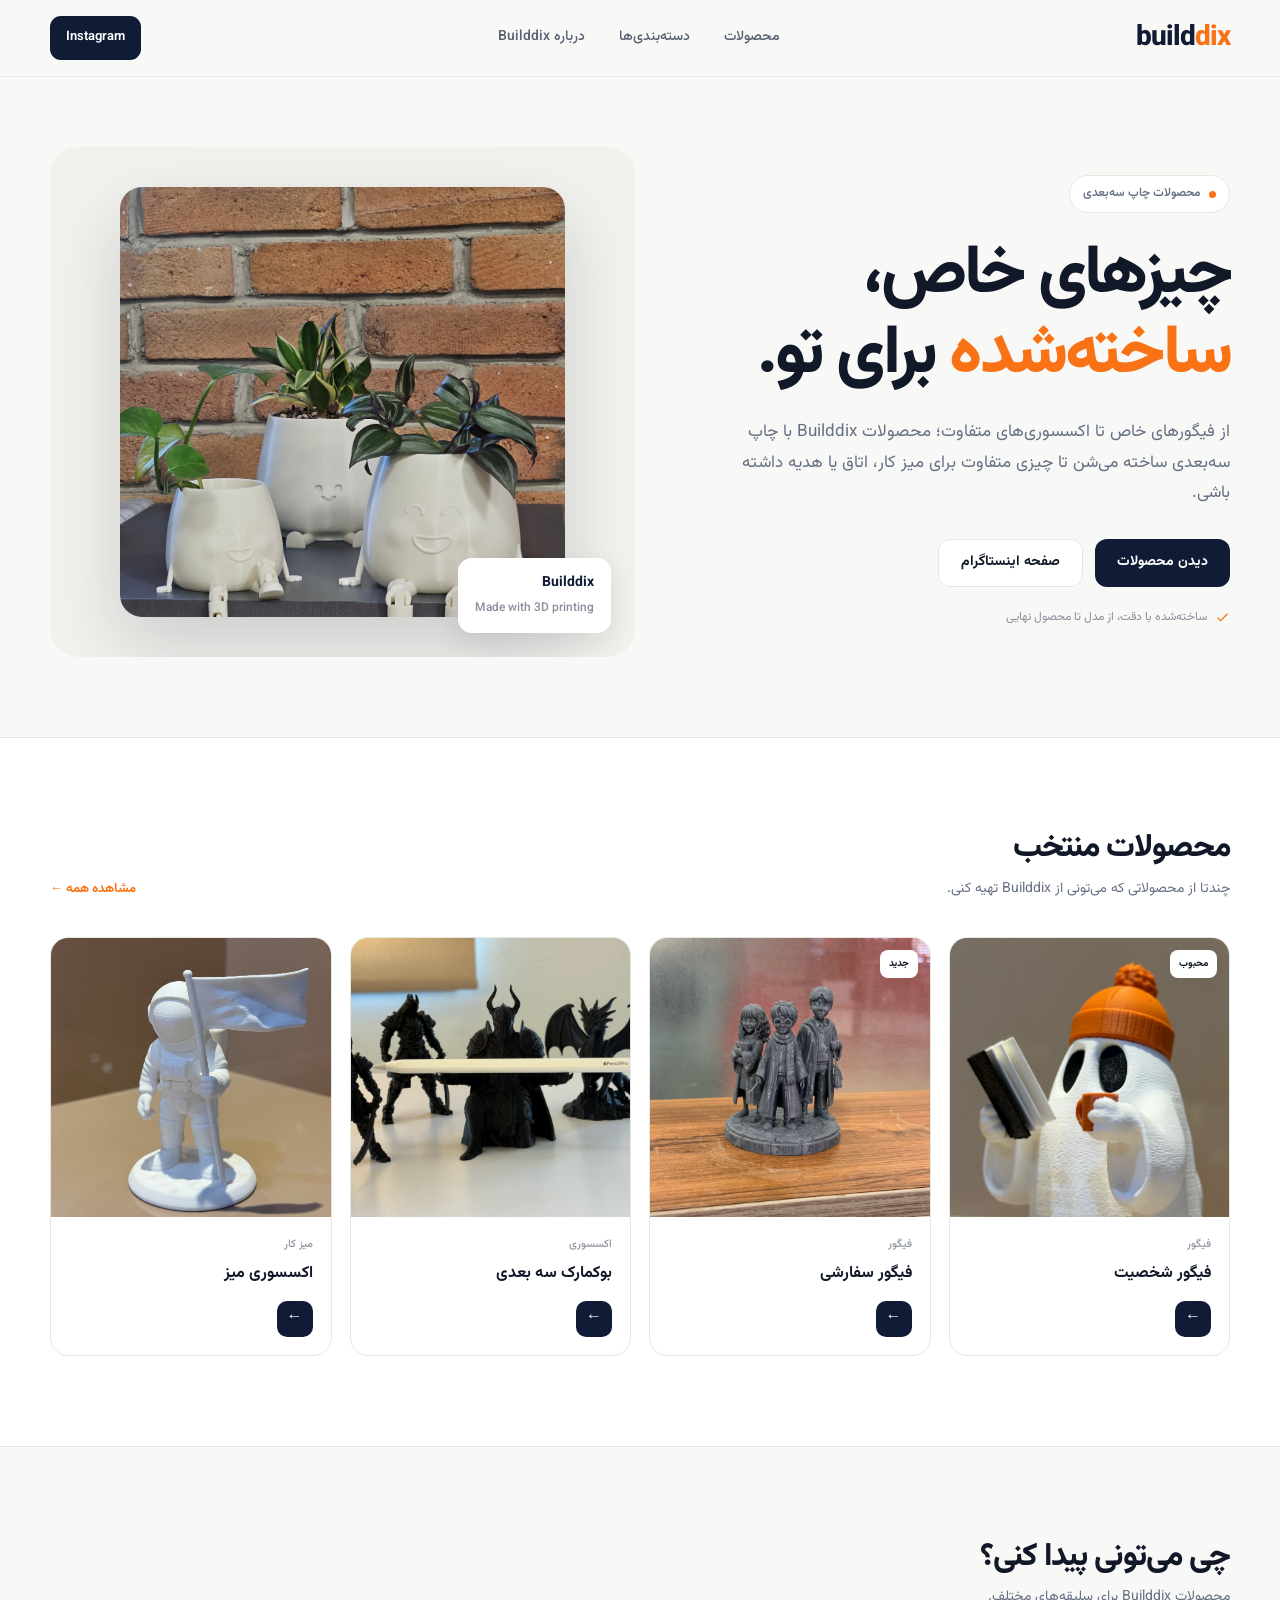
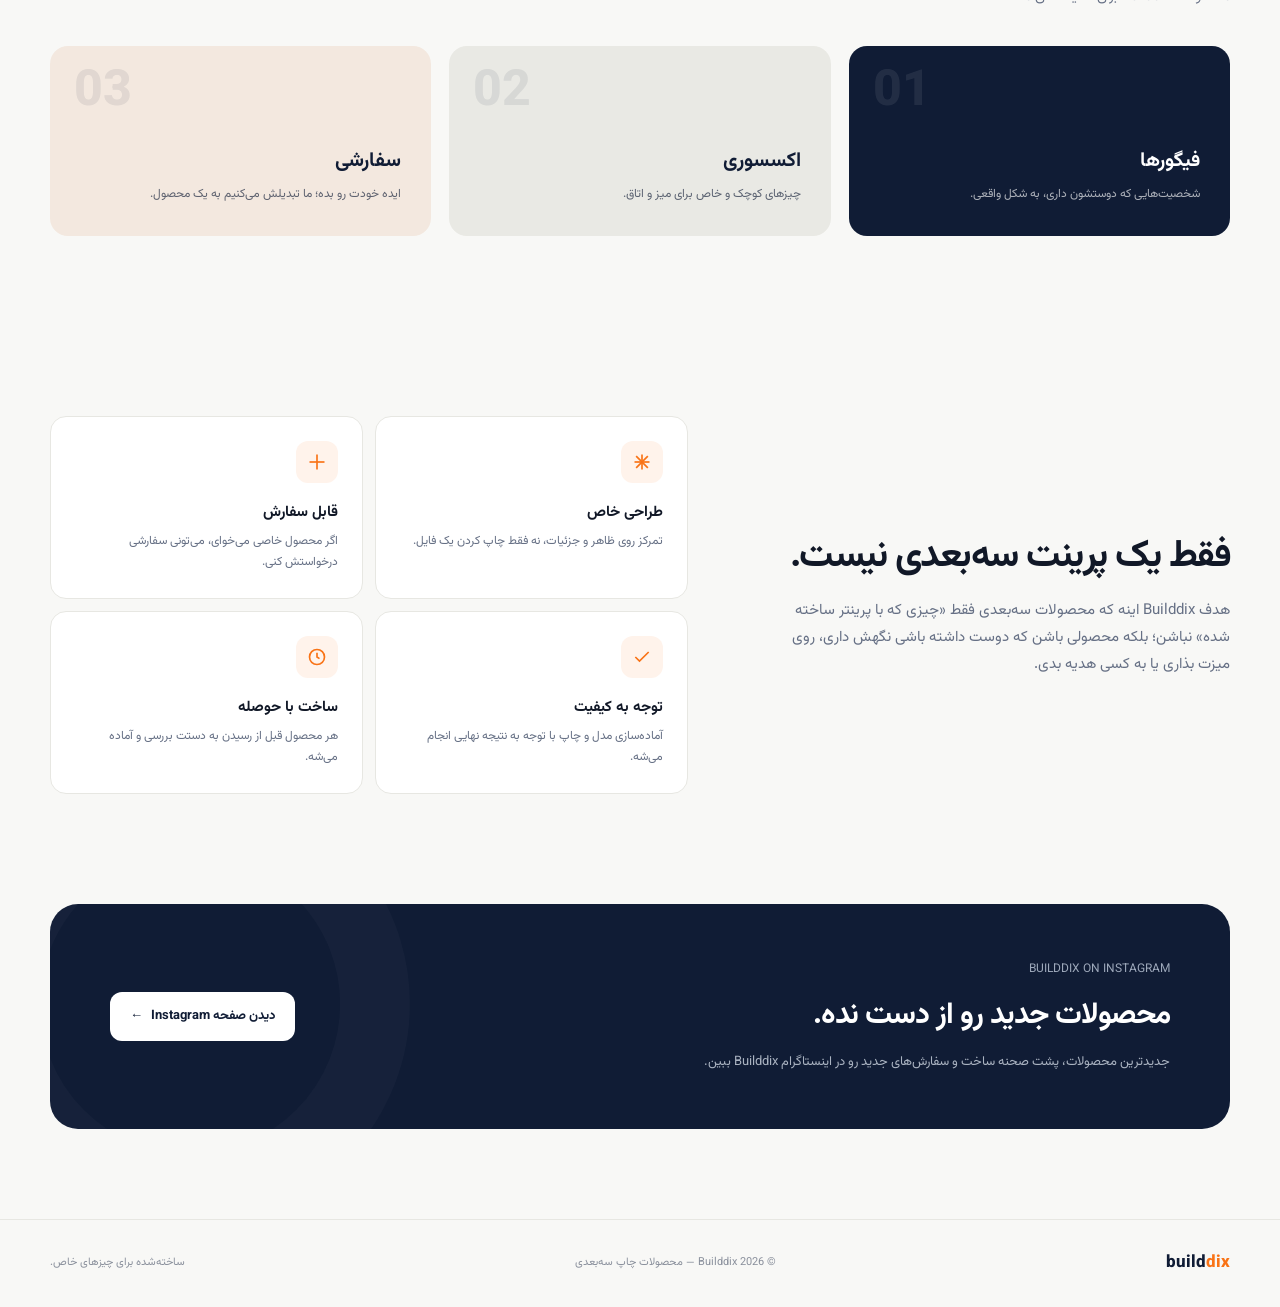
==== index.html @ 67aaa00c "add logo" ====
<!DOCTYPE html>
<html lang="fa" dir="rtl">
<head>
  <meta charset="UTF-8" />
  <meta name="viewport" content="width=device-width, initial-scale=1.0" />

  <title>Builddix | محصولات سه‌بعدی خاص</title>

  <meta
    name="description"
    content="Builddix؛ فروش فیگور، اکسسوری و محصولات خاص چاپ سه‌بعدی."
  />

  <link rel="preconnect" href="https://fonts.googleapis.com">
  <link rel="preconnect" href="https://fonts.gstatic.com" crossorigin>
  <link
    href="https://fonts.googleapis.com/css2?family=Vazirmatn:wght@400;500;600;700;800&display=swap"
    rel="stylesheet"
  />

  <style>
    :root {
      --bg: #f8f8f6;
      --surface: #ffffff;
      --surface-soft: #f1f1ed;

      --text: #111827;
      --text-soft: #667085;

      --border: #e7e7e2;

      --navy: #101c35;
      --navy-light: #1c2c4c;

      --orange: #f97316;
      --orange-dark: #ea580c;

      --radius-lg: 28px;
      --radius-md: 18px;
      --radius-sm: 12px;

      --container: 1180px;
    }

    * {
      box-sizing: border-box;
      margin: 0;
      padding: 0;
    }

    html {
      scroll-behavior: smooth;
    }

    body {
      font-family: "Vazirmatn", Arial, sans-serif;
      background: var(--bg);
      color: var(--text);
      line-height: 1.8;
    }

    img {
      display: block;
      width: 100%;
    }

    a {
      color: inherit;
      text-decoration: none;
    }

    button {
      font-family: inherit;
    }

    .container {
      width: min(var(--container), calc(100% - 40px));
      margin: 0 auto;
    }

    /* =========================
       HEADER
    ========================= */

    header {
      position: sticky;
      top: 0;
      z-index: 100;

      background: rgba(248, 248, 246, 0.88);
      backdrop-filter: blur(18px);
      -webkit-backdrop-filter: blur(18px);

      border-bottom: 1px solid rgba(231, 231, 226, 0.8);
    }

    .header-inner {
      height: 76px;

      display: flex;
      align-items: center;
      justify-content: space-between;
      gap: 30px;
    }

    .logo {
      display: flex;
      align-items: center;
      gap: 10px;

      font-size: 24px;
      font-weight: 800;
      letter-spacing: -1px;
    }

    .logo-mark {
      width: 34px;
      height: 34px;

      display: flex;
      align-items: center;
      justify-content: center;

      background: var(--navy);
      color: white;

      border-radius: 10px;

      font-size: 16px;
      font-weight: 800;
    }

    .logo span {
      color: var(--orange);
    }

    .nav {
      display: flex;
      align-items: center;
      gap: 34px;

      font-size: 14px;
      font-weight: 500;
      color: #596273;
    }

    .nav a {
      transition: color 0.2s ease;
    }

    .nav a:hover {
      color: var(--navy);
    }

    .header-instagram {
      display: flex;
      align-items: center;
      gap: 8px;

      background: var(--navy);
      color: white;

      padding: 10px 16px;
      border-radius: 11px;

      font-size: 13px;
      font-weight: 600;

      transition: 0.2s ease;
    }

    .header-instagram:hover {
      background: var(--navy-light);
      transform: translateY(-1px);
    }

    /* =========================
       HERO
    ========================= */

    .hero {
      padding: 70px 0 80px;
    }

    .hero-grid {
      display: grid;
      grid-template-columns: 0.95fr 1.05fr;
      gap: 65px;

      align-items: center;
    }

    .hero-content {
      max-width: 560px;
    }

    .hero-label {
      display: inline-flex;
      align-items: center;
      gap: 8px;

      padding: 7px 13px;

      background: #fff;
      border: 1px solid var(--border);

      border-radius: 999px;

      color: #667085;

      font-size: 12px;
      font-weight: 600;

      margin-bottom: 22px;
    }

    .hero-label-dot {
      width: 7px;
      height: 7px;
      background: var(--orange);
      border-radius: 50%;
    }

    .hero h1 {
      font-size: clamp(42px, 5.3vw, 68px);
      line-height: 1.18;

      letter-spacing: -2.8px;

      font-weight: 800;

      margin-bottom: 22px;
    }

    .hero h1 span {
      color: var(--orange);
    }

    .hero-description {
      color: var(--text-soft);
      font-size: 17px;

      max-width: 520px;

      margin-bottom: 30px;
    }

    .hero-buttons {
      display: flex;
      align-items: center;
      gap: 12px;

      flex-wrap: wrap;
    }

    .button {
      min-height: 48px;

      display: inline-flex;
      align-items: center;
      justify-content: center;

      padding: 0 22px;

      border-radius: 12px;

      font-size: 14px;
      font-weight: 700;

      transition: all 0.2s ease;
    }

    .button-primary {
      background: var(--navy);
      color: white;
    }

    .button-primary:hover {
      background: var(--navy-light);
      transform: translateY(-2px);
    }

    .button-secondary {
      background: white;
      color: var(--text);
      border: 1px solid var(--border);
    }

    .button-secondary:hover {
      border-color: #cfcfc8;
      transform: translateY(-2px);
    }

    .hero-note {
      display: flex;
      align-items: center;
      gap: 8px;

      margin-top: 20px;

      color: #8a909c;
      font-size: 12px;
    }

    .hero-note svg {
      color: var(--orange);
    }

    /* Hero Product */

    .hero-product {
      position: relative;

      min-height: 510px;

      background: var(--surface-soft);

      border-radius: var(--radius-lg);

      overflow: hidden;

      display: flex;
      align-items: center;
      justify-content: center;
    }

    .hero-product::before {
      content: "";

      position: absolute;

      width: 420px;
      height: 420px;

      background: #e5e5df;

      border-radius: 50%;

      top: 50%;
      left: 50%;

      transform: translate(-50%, -50%);
    }

    .hero-product-image {
      position: relative;
      z-index: 2;

      width: 76%;
      height: 430px;

      object-fit: cover;

      border-radius: 22px;

      box-shadow:
        0 30px 70px rgba(16, 24, 40, 0.16);
    }

    .hero-badge {
      position: absolute;

      right: 24px;
      bottom: 24px;

      z-index: 5;

      background: white;

      padding: 13px 17px;

      border-radius: 14px;

      box-shadow: 0 10px 30px rgba(16, 24, 40, 0.1);

      font-size: 12px;
      font-weight: 700;
    }

    .hero-badge strong {
      display: block;
      color: var(--navy);
      font-size: 14px;
      margin-bottom: 2px;
    }

    .hero-badge span {
      color: #8a909c;
      font-weight: 500;
    }

    /* =========================
       SECTION
    ========================= */

    section {
      padding: 90px 0;
    }

    .section-header {
      display: flex;
      align-items: end;
      justify-content: space-between;

      gap: 30px;

      margin-bottom: 35px;
    }

    .section-title {
      font-size: 32px;
      line-height: 1.3;

      letter-spacing: -1px;

      font-weight: 800;
    }

    .section-description {
      color: var(--text-soft);
      font-size: 14px;

      margin-top: 7px;
    }

    .section-link {
      color: var(--orange);

      font-size: 13px;
      font-weight: 700;

      white-space: nowrap;
    }

    /* =========================
       PRODUCTS
    ========================= */

    .products-section {
      background: white;

      border-top: 1px solid var(--border);
      border-bottom: 1px solid var(--border);
    }

    .products {
      display: grid;

      grid-template-columns: repeat(4, 1fr);

      gap: 18px;
    }

    .product {
      background: white;

      border: 1px solid var(--border);

      border-radius: var(--radius-md);

      overflow: hidden;

      transition: all 0.25s ease;
    }

    .product:hover {
      transform: translateY(-5px);

      box-shadow:
        0 18px 40px rgba(16, 24, 40, 0.08);

      border-color: #dcdcd6;
    }

    .product-image {
      position: relative;

      aspect-ratio: 1 / 1;

      background: #f1f1ed;

      overflow: hidden;
    }

    .product-image img {
      width: 100%;
      height: 100%;

      object-fit: cover;

      transition: transform 0.4s ease;
    }

    .product:hover .product-image img {
      transform: scale(1.04);
    }

    .product-tag {
      position: absolute;

      top: 12px;
      right: 12px;

      background: white;

      padding: 5px 9px;

      border-radius: 8px;

      font-size: 10px;
      font-weight: 700;

      box-shadow: 0 5px 15px rgba(0, 0, 0, 0.06);
    }

    .product-content {
      padding: 18px;
    }

    .product-category {
      color: #9298a3;

      font-size: 11px;
      font-weight: 500;

      margin-bottom: 5px;
    }

    .product-name {
      font-size: 16px;
      font-weight: 700;

      margin-bottom: 12px;
    }

    .product-bottom {
      display: flex;
      align-items: center;
      justify-content: space-between;

      gap: 10px;
    }

    .product-price {
      color: var(--navy);

      font-size: 14px;
      font-weight: 800;
    }

    .product-price small {
      color: #8a909c;

      font-size: 10px;
      font-weight: 500;
    }

    .product-button {
      width: 36px;
      height: 36px;

      display: flex;
      align-items: center;
      justify-content: center;

      border-radius: 10px;

      background: var(--navy);
      color: white;

      transition: 0.2s ease;
    }

    .product-button:hover {
      background: var(--orange);
    }

    /* =========================
       CATEGORIES
    ========================= */

    .categories {
      display: grid;

      grid-template-columns: repeat(3, 1fr);

      gap: 18px;
    }

    .category {
      min-height: 190px;

      position: relative;

      padding: 30px;

      border-radius: var(--radius-md);

      overflow: hidden;

      background: var(--navy);

      color: white;

      display: flex;
      flex-direction: column;
      justify-content: end;

      transition: transform 0.2s ease;
    }

    .category:hover {
      transform: translateY(-4px);
    }

    .category:nth-child(2) {
      background: #e9e9e4;
      color: var(--navy);
    }

    .category:nth-child(3) {
      background: #f3e8df;
      color: var(--navy);
    }

    .category-number {
      position: absolute;

      top: 22px;
      left: 24px;

      font-size: 50px;
      line-height: 1;

      opacity: 0.08;

      font-weight: 800;
    }

    .category h3 {
      font-size: 20px;
      margin-bottom: 5px;
    }

    .category p {
      font-size: 12px;
      opacity: 0.65;
    }

    /* =========================
       WHY BUILDDIX
    ========================= */

    .why {
      display: grid;

      grid-template-columns: 0.85fr 1.15fr;

      gap: 70px;

      align-items: center;
    }

    .why-title {
      font-size: 38px;

      line-height: 1.3;

      letter-spacing: -1.5px;

      margin-bottom: 16px;
    }

    .why-description {
      color: var(--text-soft);

      font-size: 15px;

      max-width: 450px;
    }

    .features {
      display: grid;

      grid-template-columns: repeat(2, 1fr);

      gap: 12px;
    }

    .feature {
      background: white;

      border: 1px solid var(--border);

      border-radius: 16px;

      padding: 24px;
    }

    .feature-icon {
      width: 42px;
      height: 42px;

      display: flex;
      align-items: center;
      justify-content: center;

      background: #fff3eb;

      color: var(--orange);

      border-radius: 12px;

      margin-bottom: 16px;
    }

    .feature h3 {
      font-size: 15px;
      margin-bottom: 5px;
    }

    .feature p {
      color: var(--text-soft);

      font-size: 12px;
    }

    /* =========================
       INSTAGRAM CTA
    ========================= */

    .instagram-section {
      padding-top: 20px;
      padding-bottom: 90px;
    }

    .instagram-box {
      position: relative;

      overflow: hidden;

      background: var(--navy);

      color: white;

      border-radius: var(--radius-lg);

      padding: 55px 60px;

      display: flex;
      align-items: center;
      justify-content: space-between;

      gap: 40px;
    }

    .instagram-box::before {
      content: "";

      position: absolute;

      width: 300px;
      height: 300px;

      border: 70px solid rgba(255, 255, 255, 0.025);

      border-radius: 50%;

      left: -80px;
      top: -120px;
    }

    .instagram-content {
      position: relative;
      z-index: 2;
    }

    .instagram-label {
      color: #9da8ba;

      font-size: 12px;

      margin-bottom: 8px;
    }

    .instagram-box h2 {
      font-size: 30px;

      letter-spacing: -1px;

      margin-bottom: 8px;
    }

    .instagram-box p {
      color: #aab3c1;

      font-size: 13px;
    }

    .instagram-button {
      position: relative;
      z-index: 2;

      display: inline-flex;

      align-items: center;
      gap: 8px;

      background: white;
      color: var(--navy);

      padding: 13px 20px;

      border-radius: 12px;

      font-size: 13px;
      font-weight: 700;

      white-space: nowrap;

      transition: 0.2s ease;
    }

    .instagram-button:hover {
      background: #f5f5f5;

      transform: translateY(-2px);
    }

    /* =========================
       FOOTER
    ========================= */

    footer {
      border-top: 1px solid var(--border);

      padding: 28px 0;

      color: #8a909c;

      font-size: 11px;
    }

    .footer-inner {
      display: flex;
      align-items: center;
      justify-content: space-between;

      gap: 20px;
    }

    .footer-logo {
      color: var(--navy);

      font-size: 17px;
      font-weight: 800;
    }

    .footer-logo span {
      color: var(--orange);
    }

    /* =========================
       MOBILE
    ========================= */

    @media (max-width: 950px) {
      .hero-grid {
        grid-template-columns: 1fr;

        gap: 45px;
      }

      .hero-content {
        max-width: 700px;
      }

      .hero-product {
        min-height: 450px;
      }

      .products {
        grid-template-columns: repeat(2, 1fr);
      }

      .why {
        grid-template-columns: 1fr;

        gap: 40px;
      }
    }

    @media (max-width: 700px) {
      .container {
        width: min(var(--container), calc(100% - 28px));
      }

      .header-inner {
        height: 68px;
      }

      .nav {
        display: none;
      }

      .header-instagram {
        padding: 8px 12px;
        font-size: 11px;
      }

      .hero {
        padding: 45px 0 55px;
      }

      .hero h1 {
        font-size: 42px;
        letter-spacing: -2px;
      }

      .hero-description {
        font-size: 15px;
      }

      .hero-product {
        min-height: 350px;
        border-radius: 22px;
      }

      .hero-product-image {
        width: 82%;
        height: 300px;
      }

      .hero-product::before {
        width: 280px;
        height: 280px;
      }

      section {
        padding: 65px 0;
      }

      .section-header {
        align-items: flex-start;
        flex-direction: column;
        gap: 10px;
      }

      .section-title {
        font-size: 27px;
      }

      .products {
        grid-template-columns: repeat(2, 1fr);
        gap: 10px;
      }

      .product-content {
        padding: 13px;
      }

      .product-name {
        font-size: 13px;
      }

      .product-price {
        font-size: 12px;
      }

      .categories {
        grid-template-columns: 1fr;
      }

      .category {
        min-height: 160px;
      }

      .features {
        grid-template-columns: 1fr;
      }

      .why-title {
        font-size: 30px;
      }

      .instagram-box {
        padding: 35px 25px;

        flex-direction: column;
        align-items: flex-start;

        border-radius: 22px;
      }

      .instagram-box h2 {
        font-size: 25px;
      }

      .footer-inner {
        flex-direction: column;
        align-items: flex-start;
      }
    }

    @media (max-width: 420px) {
      .products {
        grid-template-columns: 1fr;
      }

      .product-image {
        aspect-ratio: 1.15 / 1;
      }

      .hero h1 {
        font-size: 37px;
      }
    }
  </style>
</head>

<body>

  <!-- =========================
       HEADER
  ========================== -->

  <header>
    <div class="container">
      <div class="header-inner">

        <a href="#" class="logo">
        <div class="footer-logo" style="font-size: 28px;">
          build<span>dix</span>
        </div>

        </a>

        <nav class="nav">
          <a href="#products">محصولات</a>
          <a href="#categories">دسته‌بندی‌ها</a>
          <a href="#about">درباره Builddix</a>
        </nav>

        <a
          class="header-instagram"
          href="https://instagram.com/builddix"
          target="_blank"
          rel="noopener"
        >
          Instagram
        </a>

      </div>
    </div>
  </header>


  <main>

    <!-- =========================
         HERO
    ========================== -->

    <section class="hero">
      <div class="container">

        <div class="hero-grid">

          <div class="hero-content">

            <div class="hero-label">
              <span class="hero-label-dot"></span>
              محصولات چاپ سه‌بعدی
            </div>

            <h1>
              چیزهای خاص،<br>
              <span>ساخته‌شده</span> برای تو.
            </h1>

            <p class="hero-description">
              از فیگورهای خاص تا اکسسوری‌های متفاوت؛
              محصولات Builddix با چاپ سه‌بعدی ساخته می‌شن
              تا چیزی متفاوت برای میز کار، اتاق یا هدیه داشته باشی.
            </p>

            <div class="hero-buttons">

              <a href="#products" class="button button-primary">
                دیدن محصولات
              </a>

              <a
                href="https://instagram.com/builddix"
                target="_blank"
                rel="noopener"
                class="button button-secondary"
              >
                صفحه اینستاگرام
              </a>

            </div>

            <div class="hero-note">
              <svg
                width="15"
                height="15"
                viewBox="0 0 24 24"
                fill="none"
                stroke="currentColor"
                stroke-width="2"
              >
                <path d="M20 6 9 17l-5-5"/>
              </svg>

              ساخته‌شده با دقت، از مدل تا محصول نهایی
            </div>

          </div>


          <div class="hero-product">

            <!--
              Replace this image with your best product photo.

              Example:
              images/hero.jpg
            -->

            <img
              class="hero-product-image"
              src="images/planter.jpeg"
              alt="محصول سه بعدی Builddix"
            />

            <div class="hero-badge">
              <strong>Builddix</strong>
              <span>Made with 3D printing</span>
            </div>

          </div>

        </div>

      </div>
    </section>


    <!-- =========================
         PRODUCTS
    ========================== -->

    <section id="products" class="products-section">

      <div class="container">

        <div class="section-header">

          <div>
            <h2 class="section-title">
              محصولات منتخب
            </h2>

            <p class="section-description">
              چندتا از محصولاتی که می‌تونی از Builddix تهیه کنی.
            </p>
          </div>

          <a
            href="https://instagram.com/builddix"
            target="_blank"
            rel="noopener"
            class="section-link"
          >
            مشاهده همه ←
          </a>

        </div>


        <div class="products">

          <!-- PRODUCT 1 -->

          <article class="product">

            <div class="product-image">

              <img
                src="images/ghost.jpeg"
                alt="فیگور سه بعدی"
                loading="lazy"
              />

              <span class="product-tag">
                محبوب
              </span>

            </div>

            <div class="product-content">

              <div class="product-category">
                فیگور
              </div>

              <h3 class="product-name">
                فیگور شخصیت
              </h3>

              <div class="product-bottom">

                <!-- <div class="product-price">
                  ۱۲۰,۰۰۰
                  <small>تومان</small>
                </div> -->

                <a
                  href="https://instagram.com/builddix"
                  target="_blank"
                  rel="noopener"
                  class="product-button"
                  aria-label="مشاهده محصول"
                >
                  ←
                </a>

              </div>

            </div>

          </article>


          <!-- PRODUCT 2 -->

          <article class="product">

            <div class="product-image">

              <img
                src="images/harrypotter.jpeg"
                alt="فیگور سفارشی سه بعدی"
                loading="lazy"
              />

              <span class="product-tag">
                جدید
              </span>

            </div>

            <div class="product-content">

              <div class="product-category">
                فیگور
              </div>

              <h3 class="product-name">
                فیگور سفارشی
              </h3>

              <div class="product-bottom">

                <!-- <div class="product-price">
                  ۲۴۰,۰۰۰
                  <small>تومان</small>
                </div> -->

                <a
                  href="https://instagram.com/builddix"
                  target="_blank"
                  rel="noopener"
                  class="product-button"
                  aria-label="مشاهده محصول"
                >
                  ←
                </a>

              </div>

            </div>

          </article>


          <!-- PRODUCT 3 -->

          <article class="product">

            <div class="product-image">

              <img
                src="images/gang.jpeg"
                alt="بوکمارک سه بعدی"
                loading="lazy"
              />

            </div>

            <div class="product-content">

              <div class="product-category">
                اکسسوری
              </div>

              <h3 class="product-name">
                بوکمارک سه بعدی
              </h3>

              <div class="product-bottom">

                <!-- <div class="product-price">
                  ۸۰,۰۰۰
                  <small>تومان</small>
                </div> -->

                <a
                  href="https://instagram.com/builddix"
                  target="_blank"
                  rel="noopener"
                  class="product-button"
                  aria-label="مشاهده محصول"
                >
                  ←
                </a>

              </div>

            </div>

          </article>


          <!-- PRODUCT 4 -->

          <article class="product">

            <div class="product-image">

              <img
                src="images/astronaut.jpeg"
                alt="اکسسوری میز کار سه بعدی"
                loading="lazy"
              />

            </div>

            <div class="product-content">

              <div class="product-category">
                میز کار
              </div>

              <h3 class="product-name">
                اکسسوری میز
              </h3>

              <div class="product-bottom">

                <!-- <div class="product-price">
                  ۹۵,۰۰۰
                  <small>تومان</small>
                </div> -->

                <a
                  href="https://instagram.com/builddix"
                  target="_blank"
                  rel="noopener"
                  class="product-button"
                  aria-label="مشاهده محصول"
                >
                  ←
                </a>

              </div>

            </div>

          </article>

        </div>

      </div>

    </section>


    <!-- =========================
         CATEGORIES
    ========================== -->

    <section id="categories">

      <div class="container">

        <div class="section-header">

          <div>
            <h2 class="section-title">
              چی می‌تونی پیدا کنی؟
            </h2>

            <p class="section-description">
              محصولات Builddix برای سلیقه‌های مختلف.
            </p>
          </div>

        </div>


        <div class="categories">

          <a href="#products" class="category">

            <span class="category-number">
              01
            </span>

            <h3>
              فیگورها
            </h3>

            <p>
              شخصیت‌هایی که دوستشون داری، به شکل واقعی.
            </p>

          </a>


          <a href="#products" class="category">

            <span class="category-number">
              02
            </span>

            <h3>
              اکسسوری
            </h3>

            <p>
              چیزهای کوچک و خاص برای میز و اتاق.
            </p>

          </a>


          <a href="#products" class="category">

            <span class="category-number">
              03
            </span>

            <h3>
              سفارشی
            </h3>

            <p>
              ایده خودت رو بده؛ ما تبدیلش می‌کنیم به یک محصول.
            </p>

          </a>

        </div>

      </div>

    </section>


    <!-- =========================
         ABOUT / WHY
    ========================== -->

    <section id="about">

      <div class="container">

        <div class="why">

          <div>

            <h2 class="why-title">
              فقط یک پرینت سه‌بعدی نیست.
            </h2>

            <p class="why-description">
              هدف Builddix اینه که محصولات سه‌بعدی فقط
              «چیزی که با پرینتر ساخته شده» نباشن؛
              بلکه محصولی باشن که دوست داشته باشی نگهش داری،
              روی میزت بذاری یا به کسی هدیه بدی.
            </p>

          </div>


          <div class="features">

            <div class="feature">

              <div class="feature-icon">

                <svg
                  width="20"
                  height="20"
                  viewBox="0 0 24 24"
                  fill="none"
                  stroke="currentColor"
                  stroke-width="2"
                >
                  <path d="M12 3v18"/>
                  <path d="M3 12h18"/>
                  <path d="m5 5 14 14"/>
                  <path d="m19 5-14 14"/>
                </svg>

              </div>

              <h3>
                طراحی خاص
              </h3>

              <p>
                تمرکز روی ظاهر و جزئیات، نه فقط چاپ کردن یک فایل.
              </p>

            </div>


            <div class="feature">

              <div class="feature-icon">

                <svg
                  width="20"
                  height="20"
                  viewBox="0 0 24 24"
                  fill="none"
                  stroke="currentColor"
                  stroke-width="2"
                >
                  <path d="M12 3v18"/>
                  <path d="M3 12h18"/>
                </svg>

              </div>

              <h3>
                قابل سفارش
              </h3>

              <p>
                اگر محصول خاصی می‌خوای، می‌تونی سفارشی درخواستش کنی.
              </p>

            </div>


            <div class="feature">

              <div class="feature-icon">

                <svg
                  width="20"
                  height="20"
                  viewBox="0 0 24 24"
                  fill="none"
                  stroke="currentColor"
                  stroke-width="2"
                >
                  <path d="M20 6 9 17l-5-5"/>
                </svg>

              </div>

              <h3>
                توجه به کیفیت
              </h3>

              <p>
                آماده‌سازی مدل و چاپ با توجه به نتیجه نهایی انجام می‌شه.
              </p>

            </div>


            <div class="feature">

              <div class="feature-icon">

                <svg
                  width="20"
                  height="20"
                  viewBox="0 0 24 24"
                  fill="none"
                  stroke="currentColor"
                  stroke-width="2"
                >
                  <circle cx="12" cy="12" r="9"/>
                  <path d="M12 7v5l3 2"/>
                </svg>

              </div>

              <h3>
                ساخت با حوصله
              </h3>

              <p>
                هر محصول قبل از رسیدن به دستت بررسی و آماده می‌شه.
              </p>

            </div>

          </div>

        </div>

      </div>

    </section>


    <!-- =========================
         INSTAGRAM
    ========================== -->

    <section class="instagram-section">

      <div class="container">

        <div class="instagram-box">

          <div class="instagram-content">

            <div class="instagram-label">
              BUILDDIX ON INSTAGRAM
            </div>

            <h2>
              محصولات جدید رو از دست نده.
            </h2>

            <p>
              جدیدترین محصولات، پشت صحنه ساخت و سفارش‌های جدید
              رو در اینستاگرام Builddix ببین.
            </p>

          </div>


          <a
            href="https://instagram.com/builddix"
            target="_blank"
            rel="noopener"
            class="instagram-button"
          >
            دیدن صفحه Instagram
            <span>←</span>
          </a>

        </div>

      </div>

    </section>

  </main>


  <!-- =========================
       FOOTER
  ========================== -->

  <footer>

    <div class="container">

      <div class="footer-inner">

        <div class="footer-logo">
          build<span>dix</span>
        </div>

        <div>
          © 2026 Builddix — محصولات چاپ سه‌بعدی
        </div>

        <div>
          ساخته‌شده برای چیزهای خاص.
        </div>

      </div>

    </div>

  </footer>

</body>
</html>
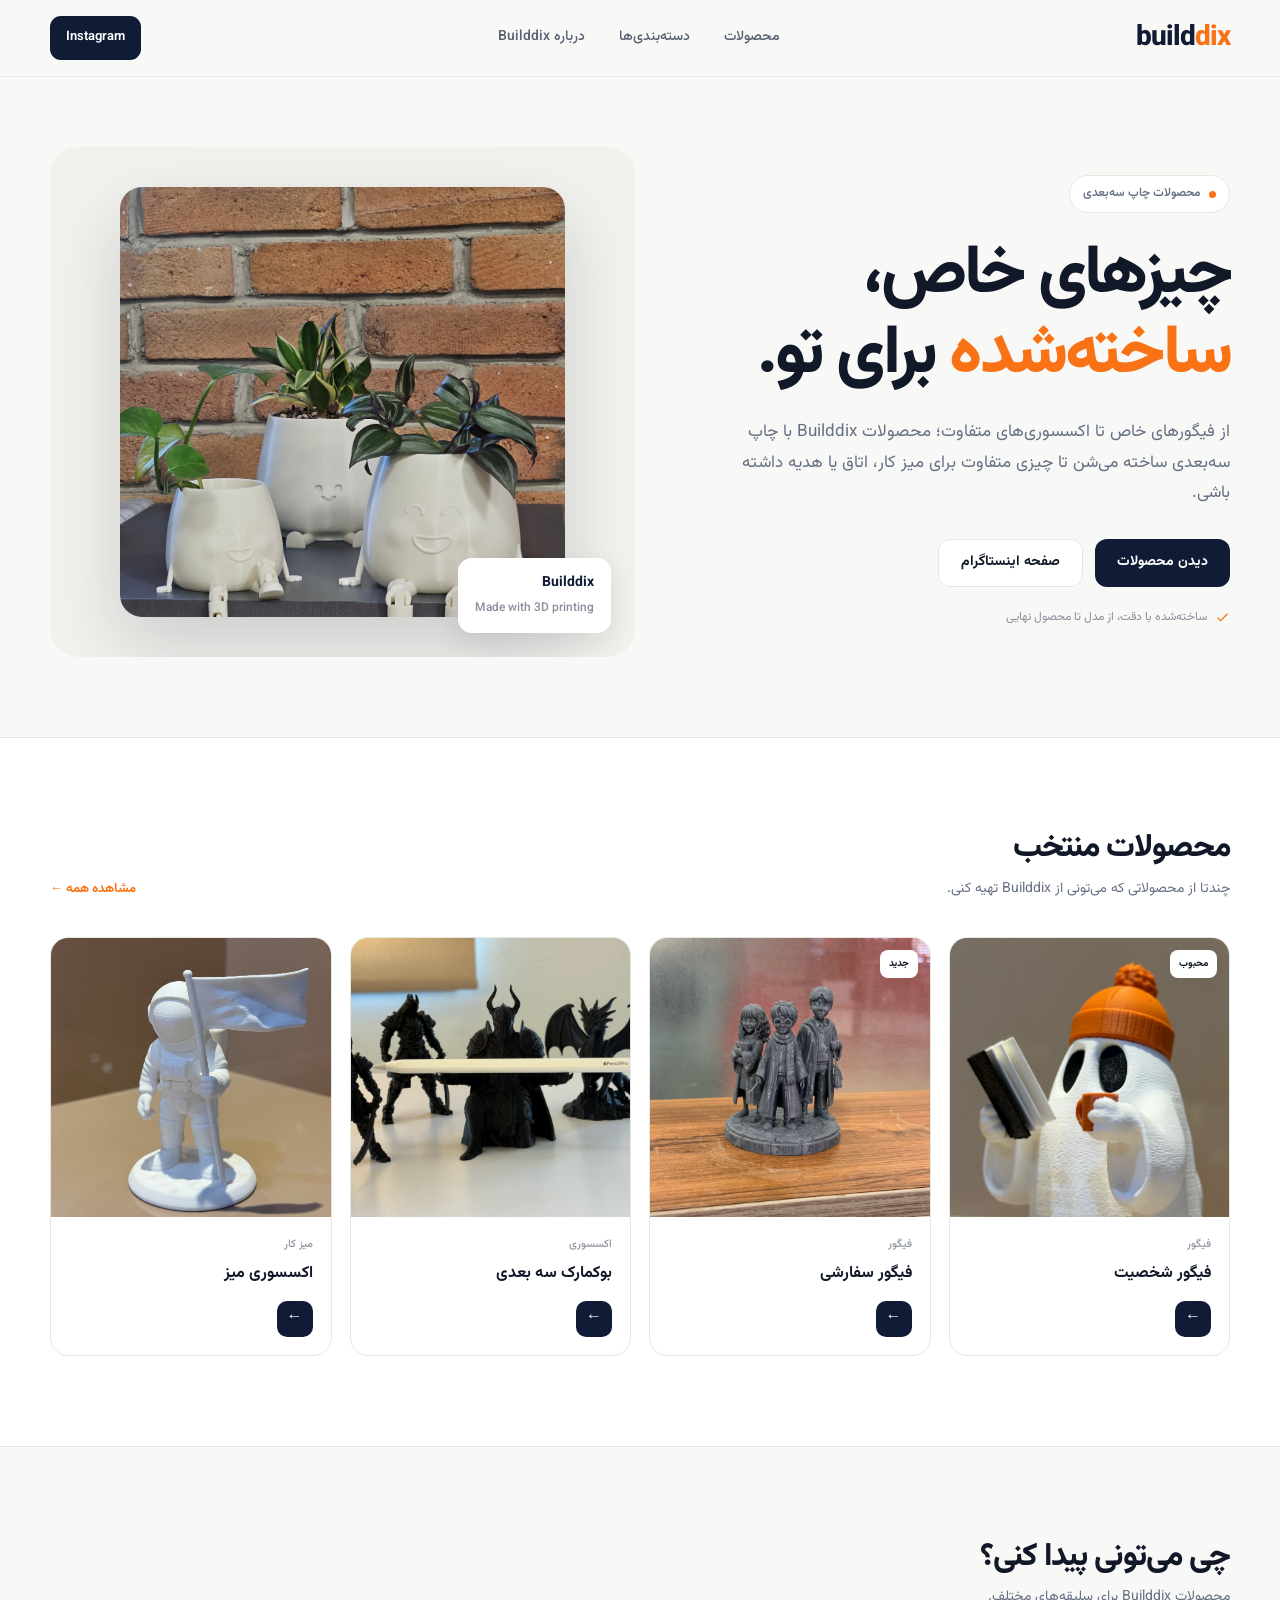
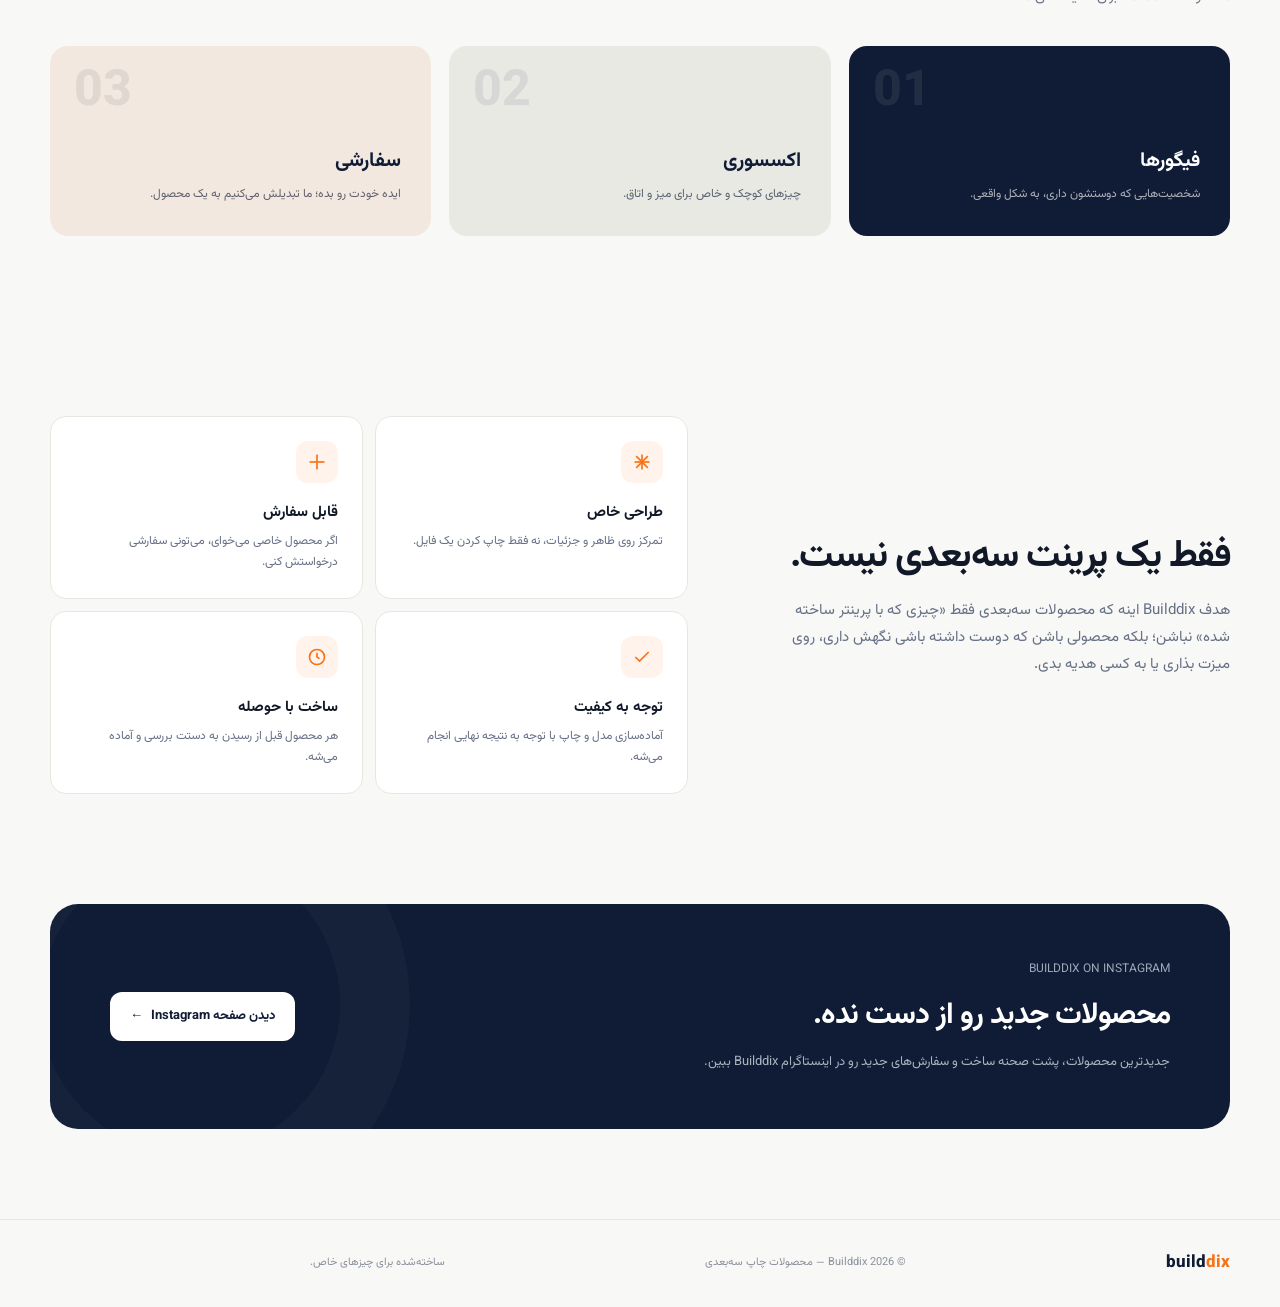
==== commit a700e769: "Add enamad tag" ====
--- a/index.html
+++ b/index.html
@@ -1,1701 +1,1368 @@
-<!DOCTYPE html>
+<!doctype html>
 <html lang="fa" dir="rtl">
-<head>
-  <meta charset="UTF-8" />
-  <meta name="viewport" content="width=device-width, initial-scale=1.0" />
-
-  <title>Builddix | محصولات سه‌بعدی خاص</title>
-
-  <meta
-    name="description"
-    content="Builddix؛ فروش فیگور، اکسسوری و محصولات خاص چاپ سه‌بعدی."
-  />
-
-  <link rel="preconnect" href="https://fonts.googleapis.com">
-  <link rel="preconnect" href="https://fonts.gstatic.com" crossorigin>
-  <link
-    href="https://fonts.googleapis.com/css2?family=Vazirmatn:wght@400;500;600;700;800&display=swap"
-    rel="stylesheet"
-  />
-
-  <style>
-    :root {
-      --bg: #f8f8f6;
-      --surface: #ffffff;
-      --surface-soft: #f1f1ed;
-
-      --text: #111827;
-      --text-soft: #667085;
-
-      --border: #e7e7e2;
-
-      --navy: #101c35;
-      --navy-light: #1c2c4c;
-
-      --orange: #f97316;
-      --orange-dark: #ea580c;
-
-      --radius-lg: 28px;
-      --radius-md: 18px;
-      --radius-sm: 12px;
-
-      --container: 1180px;
-    }
-
-    * {
-      box-sizing: border-box;
-      margin: 0;
-      padding: 0;
-    }
-
-    html {
-      scroll-behavior: smooth;
-    }
-
-    body {
-      font-family: "Vazirmatn", Arial, sans-serif;
-      background: var(--bg);
-      color: var(--text);
-      line-height: 1.8;
-    }
-
-    img {
-      display: block;
-      width: 100%;
-    }
-
-    a {
-      color: inherit;
-      text-decoration: none;
-    }
-
-    button {
-      font-family: inherit;
-    }
-
-    .container {
-      width: min(var(--container), calc(100% - 40px));
-      margin: 0 auto;
-    }
-
-    /* =========================
+  <head>
+    <meta name="enamad" content="65402381" />
+    <meta charset="UTF-8" />
+    <meta name="viewport" content="width=device-width, initial-scale=1.0" />
+    <title>Builddix | محصولات سه‌بعدی خاص</title>
+
+    <meta name="description" content="Builddix؛ فروش فیگور، اکسسوری و محصولات خاص چاپ سه‌بعدی." />
+
+    <link rel="preconnect" href="https://fonts.googleapis.com" />
+    <link rel="preconnect" href="https://fonts.gstatic.com" crossorigin />
+    <link href="https://fonts.googleapis.com/css2?family=Vazirmatn:wght@400;500;600;700;800&display=swap" rel="stylesheet" />
+
+    <style>
+      :root {
+        --bg: #f8f8f6;
+        --surface: #ffffff;
+        --surface-soft: #f1f1ed;
+
+        --text: #111827;
+        --text-soft: #667085;
+
+        --border: #e7e7e2;
+
+        --navy: #101c35;
+        --navy-light: #1c2c4c;
+
+        --orange: #f97316;
+        --orange-dark: #ea580c;
+
+        --radius-lg: 28px;
+        --radius-md: 18px;
+        --radius-sm: 12px;
+
+        --container: 1180px;
+      }
+
+      * {
+        box-sizing: border-box;
+        margin: 0;
+        padding: 0;
+      }
+
+      html {
+        scroll-behavior: smooth;
+      }
+
+      body {
+        font-family: "Vazirmatn", Arial, sans-serif;
+        background: var(--bg);
+        color: var(--text);
+        line-height: 1.8;
+      }
+
+      img {
+        display: block;
+        width: 100%;
+      }
+
+      a {
+        color: inherit;
+        text-decoration: none;
+      }
+
+      button {
+        font-family: inherit;
+      }
+
+      .container {
+        width: min(var(--container), calc(100% - 40px));
+        margin: 0 auto;
+      }
+
+      /* =========================
        HEADER
     ========================= */
 
-    header {
-      position: sticky;
-      top: 0;
-      z-index: 100;
-
-      background: rgba(248, 248, 246, 0.88);
-      backdrop-filter: blur(18px);
-      -webkit-backdrop-filter: blur(18px);
-
-      border-bottom: 1px solid rgba(231, 231, 226, 0.8);
-    }
-
-    .header-inner {
-      height: 76px;
-
-      display: flex;
-      align-items: center;
-      justify-content: space-between;
-      gap: 30px;
-    }
-
-    .logo {
-      display: flex;
-      align-items: center;
-      gap: 10px;
-
-      font-size: 24px;
-      font-weight: 800;
-      letter-spacing: -1px;
-    }
-
-    .logo-mark {
-      width: 34px;
-      height: 34px;
-
-      display: flex;
-      align-items: center;
-      justify-content: center;
-
-      background: var(--navy);
-      color: white;
-
-      border-radius: 10px;
-
-      font-size: 16px;
-      font-weight: 800;
-    }
-
-    .logo span {
-      color: var(--orange);
-    }
-
-    .nav {
-      display: flex;
-      align-items: center;
-      gap: 34px;
-
-      font-size: 14px;
-      font-weight: 500;
-      color: #596273;
-    }
-
-    .nav a {
-      transition: color 0.2s ease;
-    }
-
-    .nav a:hover {
-      color: var(--navy);
-    }
-
-    .header-instagram {
-      display: flex;
-      align-items: center;
-      gap: 8px;
-
-      background: var(--navy);
-      color: white;
-
-      padding: 10px 16px;
-      border-radius: 11px;
-
-      font-size: 13px;
-      font-weight: 600;
-
-      transition: 0.2s ease;
-    }
-
-    .header-instagram:hover {
-      background: var(--navy-light);
-      transform: translateY(-1px);
-    }
-
-    /* =========================
+      header {
+        position: sticky;
+        top: 0;
+        z-index: 100;
+
+        background: rgba(248, 248, 246, 0.88);
+        backdrop-filter: blur(18px);
+        -webkit-backdrop-filter: blur(18px);
+
+        border-bottom: 1px solid rgba(231, 231, 226, 0.8);
+      }
+
+      .header-inner {
+        height: 76px;
+
+        display: flex;
+        align-items: center;
+        justify-content: space-between;
+        gap: 30px;
+      }
+
+      .logo {
+        display: flex;
+        align-items: center;
+        gap: 10px;
+
+        font-size: 24px;
+        font-weight: 800;
+        letter-spacing: -1px;
+      }
+
+      .logo-mark {
+        width: 34px;
+        height: 34px;
+
+        display: flex;
+        align-items: center;
+        justify-content: center;
+
+        background: var(--navy);
+        color: white;
+
+        border-radius: 10px;
+
+        font-size: 16px;
+        font-weight: 800;
+      }
+
+      .logo span {
+        color: var(--orange);
+      }
+
+      .nav {
+        display: flex;
+        align-items: center;
+        gap: 34px;
+
+        font-size: 14px;
+        font-weight: 500;
+        color: #596273;
+      }
+
+      .nav a {
+        transition: color 0.2s ease;
+      }
+
+      .nav a:hover {
+        color: var(--navy);
+      }
+
+      .header-instagram {
+        display: flex;
+        align-items: center;
+        gap: 8px;
+
+        background: var(--navy);
+        color: white;
+
+        padding: 10px 16px;
+        border-radius: 11px;
+
+        font-size: 13px;
+        font-weight: 600;
+
+        transition: 0.2s ease;
+      }
+
+      .header-instagram:hover {
+        background: var(--navy-light);
+        transform: translateY(-1px);
+      }
+
+      /* =========================
        HERO
     ========================= */
 
-    .hero {
-      padding: 70px 0 80px;
-    }
-
-    .hero-grid {
-      display: grid;
-      grid-template-columns: 0.95fr 1.05fr;
-      gap: 65px;
-
-      align-items: center;
-    }
-
-    .hero-content {
-      max-width: 560px;
-    }
-
-    .hero-label {
-      display: inline-flex;
-      align-items: center;
-      gap: 8px;
-
-      padding: 7px 13px;
-
-      background: #fff;
-      border: 1px solid var(--border);
-
-      border-radius: 999px;
-
-      color: #667085;
-
-      font-size: 12px;
-      font-weight: 600;
-
-      margin-bottom: 22px;
-    }
-
-    .hero-label-dot {
-      width: 7px;
-      height: 7px;
-      background: var(--orange);
-      border-radius: 50%;
-    }
-
-    .hero h1 {
-      font-size: clamp(42px, 5.3vw, 68px);
-      line-height: 1.18;
-
-      letter-spacing: -2.8px;
-
-      font-weight: 800;
-
-      margin-bottom: 22px;
-    }
-
-    .hero h1 span {
-      color: var(--orange);
-    }
-
-    .hero-description {
-      color: var(--text-soft);
-      font-size: 17px;
-
-      max-width: 520px;
-
-      margin-bottom: 30px;
-    }
-
-    .hero-buttons {
-      display: flex;
-      align-items: center;
-      gap: 12px;
-
-      flex-wrap: wrap;
-    }
-
-    .button {
-      min-height: 48px;
-
-      display: inline-flex;
-      align-items: center;
-      justify-content: center;
-
-      padding: 0 22px;
-
-      border-radius: 12px;
-
-      font-size: 14px;
-      font-weight: 700;
-
-      transition: all 0.2s ease;
-    }
-
-    .button-primary {
-      background: var(--navy);
-      color: white;
-    }
-
-    .button-primary:hover {
-      background: var(--navy-light);
-      transform: translateY(-2px);
-    }
-
-    .button-secondary {
-      background: white;
-      color: var(--text);
-      border: 1px solid var(--border);
-    }
-
-    .button-secondary:hover {
-      border-color: #cfcfc8;
-      transform: translateY(-2px);
-    }
-
-    .hero-note {
-      display: flex;
-      align-items: center;
-      gap: 8px;
-
-      margin-top: 20px;
-
-      color: #8a909c;
-      font-size: 12px;
-    }
-
-    .hero-note svg {
-      color: var(--orange);
-    }
-
-    /* Hero Product */
-
-    .hero-product {
-      position: relative;
-
-      min-height: 510px;
-
-      background: var(--surface-soft);
-
-      border-radius: var(--radius-lg);
-
-      overflow: hidden;
-
-      display: flex;
-      align-items: center;
-      justify-content: center;
-    }
-
-    .hero-product::before {
-      content: "";
-
-      position: absolute;
-
-      width: 420px;
-      height: 420px;
-
-      background: #e5e5df;
-
-      border-radius: 50%;
-
-      top: 50%;
-      left: 50%;
-
-      transform: translate(-50%, -50%);
-    }
-
-    .hero-product-image {
-      position: relative;
-      z-index: 2;
-
-      width: 76%;
-      height: 430px;
-
-      object-fit: cover;
-
-      border-radius: 22px;
-
-      box-shadow:
-        0 30px 70px rgba(16, 24, 40, 0.16);
-    }
-
-    .hero-badge {
-      position: absolute;
-
-      right: 24px;
-      bottom: 24px;
-
-      z-index: 5;
-
-      background: white;
-
-      padding: 13px 17px;
-
-      border-radius: 14px;
-
-      box-shadow: 0 10px 30px rgba(16, 24, 40, 0.1);
-
-      font-size: 12px;
-      font-weight: 700;
-    }
-
-    .hero-badge strong {
-      display: block;
-      color: var(--navy);
-      font-size: 14px;
-      margin-bottom: 2px;
-    }
-
-    .hero-badge span {
-      color: #8a909c;
-      font-weight: 500;
-    }
-
-    /* =========================
+      .hero {
+        padding: 70px 0 80px;
+      }
+
+      .hero-grid {
+        display: grid;
+        grid-template-columns: 0.95fr 1.05fr;
+        gap: 65px;
+
+        align-items: center;
+      }
+
+      .hero-content {
+        max-width: 560px;
+      }
+
+      .hero-label {
+        display: inline-flex;
+        align-items: center;
+        gap: 8px;
+
+        padding: 7px 13px;
+
+        background: #fff;
+        border: 1px solid var(--border);
+
+        border-radius: 999px;
+
+        color: #667085;
+
+        font-size: 12px;
+        font-weight: 600;
+
+        margin-bottom: 22px;
+      }
+
+      .hero-label-dot {
+        width: 7px;
+        height: 7px;
+        background: var(--orange);
+        border-radius: 50%;
+      }
+
+      .hero h1 {
+        font-size: clamp(42px, 5.3vw, 68px);
+        line-height: 1.18;
+
+        letter-spacing: -2.8px;
+
+        font-weight: 800;
+
+        margin-bottom: 22px;
+      }
+
+      .hero h1 span {
+        color: var(--orange);
+      }
+
+      .hero-description {
+        color: var(--text-soft);
+        font-size: 17px;
+
+        max-width: 520px;
+
+        margin-bottom: 30px;
+      }
+
+      .hero-buttons {
+        display: flex;
+        align-items: center;
+        gap: 12px;
+
+        flex-wrap: wrap;
+      }
+
+      .button {
+        min-height: 48px;
+
+        display: inline-flex;
+        align-items: center;
+        justify-content: center;
+
+        padding: 0 22px;
+
+        border-radius: 12px;
+
+        font-size: 14px;
+        font-weight: 700;
+
+        transition: all 0.2s ease;
+      }
+
+      .button-primary {
+        background: var(--navy);
+        color: white;
+      }
+
+      .button-primary:hover {
+        background: var(--navy-light);
+        transform: translateY(-2px);
+      }
+
+      .button-secondary {
+        background: white;
+        color: var(--text);
+        border: 1px solid var(--border);
+      }
+
+      .button-secondary:hover {
+        border-color: #cfcfc8;
+        transform: translateY(-2px);
+      }
+
+      .hero-note {
+        display: flex;
+        align-items: center;
+        gap: 8px;
+
+        margin-top: 20px;
+
+        color: #8a909c;
+        font-size: 12px;
+      }
+
+      .hero-note svg {
+        color: var(--orange);
+      }
+
+      /* Hero Product */
+
+      .hero-product {
+        position: relative;
+
+        min-height: 510px;
+
+        background: var(--surface-soft);
+
+        border-radius: var(--radius-lg);
+
+        overflow: hidden;
+
+        display: flex;
+        align-items: center;
+        justify-content: center;
+      }
+
+      .hero-product::before {
+        content: "";
+
+        position: absolute;
+
+        width: 420px;
+        height: 420px;
+
+        background: #e5e5df;
+
+        border-radius: 50%;
+
+        top: 50%;
+        left: 50%;
+
+        transform: translate(-50%, -50%);
+      }
+
+      .hero-product-image {
+        position: relative;
+        z-index: 2;
+
+        width: 76%;
+        height: 430px;
+
+        object-fit: cover;
+
+        border-radius: 22px;
+
+        box-shadow: 0 30px 70px rgba(16, 24, 40, 0.16);
+      }
+
+      .hero-badge {
+        position: absolute;
+
+        right: 24px;
+        bottom: 24px;
+
+        z-index: 5;
+
+        background: white;
+
+        padding: 13px 17px;
+
+        border-radius: 14px;
+
+        box-shadow: 0 10px 30px rgba(16, 24, 40, 0.1);
+
+        font-size: 12px;
+        font-weight: 700;
+      }
+
+      .hero-badge strong {
+        display: block;
+        color: var(--navy);
+        font-size: 14px;
+        margin-bottom: 2px;
+      }
+
+      .hero-badge span {
+        color: #8a909c;
+        font-weight: 500;
+      }
+
+      /* =========================
        SECTION
     ========================= */
 
-    section {
-      padding: 90px 0;
-    }
-
-    .section-header {
-      display: flex;
-      align-items: end;
-      justify-content: space-between;
-
-      gap: 30px;
-
-      margin-bottom: 35px;
-    }
-
-    .section-title {
-      font-size: 32px;
-      line-height: 1.3;
-
-      letter-spacing: -1px;
-
-      font-weight: 800;
-    }
-
-    .section-description {
-      color: var(--text-soft);
-      font-size: 14px;
-
-      margin-top: 7px;
-    }
-
-    .section-link {
-      color: var(--orange);
-
-      font-size: 13px;
-      font-weight: 700;
-
-      white-space: nowrap;
-    }
-
-    /* =========================
+      section {
+        padding: 90px 0;
+      }
+
+      .section-header {
+        display: flex;
+        align-items: end;
+        justify-content: space-between;
+
+        gap: 30px;
+
+        margin-bottom: 35px;
+      }
+
+      .section-title {
+        font-size: 32px;
+        line-height: 1.3;
+
+        letter-spacing: -1px;
+
+        font-weight: 800;
+      }
+
+      .section-description {
+        color: var(--text-soft);
+        font-size: 14px;
+
+        margin-top: 7px;
+      }
+
+      .section-link {
+        color: var(--orange);
+
+        font-size: 13px;
+        font-weight: 700;
+
+        white-space: nowrap;
+      }
+
+      /* =========================
        PRODUCTS
     ========================= */
 
-    .products-section {
-      background: white;
-
-      border-top: 1px solid var(--border);
-      border-bottom: 1px solid var(--border);
-    }
-
-    .products {
-      display: grid;
-
-      grid-template-columns: repeat(4, 1fr);
-
-      gap: 18px;
-    }
-
-    .product {
-      background: white;
-
-      border: 1px solid var(--border);
-
-      border-radius: var(--radius-md);
-
-      overflow: hidden;
-
-      transition: all 0.25s ease;
-    }
-
-    .product:hover {
-      transform: translateY(-5px);
-
-      box-shadow:
-        0 18px 40px rgba(16, 24, 40, 0.08);
-
-      border-color: #dcdcd6;
-    }
-
-    .product-image {
-      position: relative;
-
-      aspect-ratio: 1 / 1;
-
-      background: #f1f1ed;
-
-      overflow: hidden;
-    }
-
-    .product-image img {
-      width: 100%;
-      height: 100%;
-
-      object-fit: cover;
-
-      transition: transform 0.4s ease;
-    }
-
-    .product:hover .product-image img {
-      transform: scale(1.04);
-    }
-
-    .product-tag {
-      position: absolute;
-
-      top: 12px;
-      right: 12px;
-
-      background: white;
-
-      padding: 5px 9px;
-
-      border-radius: 8px;
-
-      font-size: 10px;
-      font-weight: 700;
-
-      box-shadow: 0 5px 15px rgba(0, 0, 0, 0.06);
-    }
-
-    .product-content {
-      padding: 18px;
-    }
-
-    .product-category {
-      color: #9298a3;
-
-      font-size: 11px;
-      font-weight: 500;
-
-      margin-bottom: 5px;
-    }
-
-    .product-name {
-      font-size: 16px;
-      font-weight: 700;
-
-      margin-bottom: 12px;
-    }
-
-    .product-bottom {
-      display: flex;
-      align-items: center;
-      justify-content: space-between;
-
-      gap: 10px;
-    }
-
-    .product-price {
-      color: var(--navy);
-
-      font-size: 14px;
-      font-weight: 800;
-    }
-
-    .product-price small {
-      color: #8a909c;
-
-      font-size: 10px;
-      font-weight: 500;
-    }
-
-    .product-button {
-      width: 36px;
-      height: 36px;
-
-      display: flex;
-      align-items: center;
-      justify-content: center;
-
-      border-radius: 10px;
-
-      background: var(--navy);
-      color: white;
-
-      transition: 0.2s ease;
-    }
-
-    .product-button:hover {
-      background: var(--orange);
-    }
-
-    /* =========================
+      .products-section {
+        background: white;
+
+        border-top: 1px solid var(--border);
+        border-bottom: 1px solid var(--border);
+      }
+
+      .products {
+        display: grid;
+
+        grid-template-columns: repeat(4, 1fr);
+
+        gap: 18px;
+      }
+
+      .product {
+        background: white;
+
+        border: 1px solid var(--border);
+
+        border-radius: var(--radius-md);
+
+        overflow: hidden;
+
+        transition: all 0.25s ease;
+      }
+
+      .product:hover {
+        transform: translateY(-5px);
+
+        box-shadow: 0 18px 40px rgba(16, 24, 40, 0.08);
+
+        border-color: #dcdcd6;
+      }
+
+      .product-image {
+        position: relative;
+
+        aspect-ratio: 1 / 1;
+
+        background: #f1f1ed;
+
+        overflow: hidden;
+      }
+
+      .product-image img {
+        width: 100%;
+        height: 100%;
+
+        object-fit: cover;
+
+        transition: transform 0.4s ease;
+      }
+
+      .product:hover .product-image img {
+        transform: scale(1.04);
+      }
+
+      .product-tag {
+        position: absolute;
+
+        top: 12px;
+        right: 12px;
+
+        background: white;
+
+        padding: 5px 9px;
+
+        border-radius: 8px;
+
+        font-size: 10px;
+        font-weight: 700;
+
+        box-shadow: 0 5px 15px rgba(0, 0, 0, 0.06);
+      }
+
+      .product-content {
+        padding: 18px;
+      }
+
+      .product-category {
+        color: #9298a3;
+
+        font-size: 11px;
+        font-weight: 500;
+
+        margin-bottom: 5px;
+      }
+
+      .product-name {
+        font-size: 16px;
+        font-weight: 700;
+
+        margin-bottom: 12px;
+      }
+
+      .product-bottom {
+        display: flex;
+        align-items: center;
+        justify-content: space-between;
+
+        gap: 10px;
+      }
+
+      .product-price {
+        color: var(--navy);
+
+        font-size: 14px;
+        font-weight: 800;
+      }
+
+      .product-price small {
+        color: #8a909c;
+
+        font-size: 10px;
+        font-weight: 500;
+      }
+
+      .product-button {
+        width: 36px;
+        height: 36px;
+
+        display: flex;
+        align-items: center;
+        justify-content: center;
+
+        border-radius: 10px;
+
+        background: var(--navy);
+        color: white;
+
+        transition: 0.2s ease;
+      }
+
+      .product-button:hover {
+        background: var(--orange);
+      }
+
+      /* =========================
        CATEGORIES
     ========================= */
 
-    .categories {
-      display: grid;
-
-      grid-template-columns: repeat(3, 1fr);
-
-      gap: 18px;
-    }
-
-    .category {
-      min-height: 190px;
-
-      position: relative;
-
-      padding: 30px;
-
-      border-radius: var(--radius-md);
-
-      overflow: hidden;
-
-      background: var(--navy);
-
-      color: white;
-
-      display: flex;
-      flex-direction: column;
-      justify-content: end;
-
-      transition: transform 0.2s ease;
-    }
-
-    .category:hover {
-      transform: translateY(-4px);
-    }
-
-    .category:nth-child(2) {
-      background: #e9e9e4;
-      color: var(--navy);
-    }
-
-    .category:nth-child(3) {
-      background: #f3e8df;
-      color: var(--navy);
-    }
-
-    .category-number {
-      position: absolute;
-
-      top: 22px;
-      left: 24px;
-
-      font-size: 50px;
-      line-height: 1;
-
-      opacity: 0.08;
-
-      font-weight: 800;
-    }
-
-    .category h3 {
-      font-size: 20px;
-      margin-bottom: 5px;
-    }
-
-    .category p {
-      font-size: 12px;
-      opacity: 0.65;
-    }
-
-    /* =========================
+      .categories {
+        display: grid;
+
+        grid-template-columns: repeat(3, 1fr);
+
+        gap: 18px;
+      }
+
+      .category {
+        min-height: 190px;
+
+        position: relative;
+
+        padding: 30px;
+
+        border-radius: var(--radius-md);
+
+        overflow: hidden;
+
+        background: var(--navy);
+
+        color: white;
+
+        display: flex;
+        flex-direction: column;
+        justify-content: end;
+
+        transition: transform 0.2s ease;
+      }
+
+      .category:hover {
+        transform: translateY(-4px);
+      }
+
+      .category:nth-child(2) {
+        background: #e9e9e4;
+        color: var(--navy);
+      }
+
+      .category:nth-child(3) {
+        background: #f3e8df;
+        color: var(--navy);
+      }
+
+      .category-number {
+        position: absolute;
+
+        top: 22px;
+        left: 24px;
+
+        font-size: 50px;
+        line-height: 1;
+
+        opacity: 0.08;
+
+        font-weight: 800;
+      }
+
+      .category h3 {
+        font-size: 20px;
+        margin-bottom: 5px;
+      }
+
+      .category p {
+        font-size: 12px;
+        opacity: 0.65;
+      }
+
+      /* =========================
        WHY BUILDDIX
     ========================= */
 
-    .why {
-      display: grid;
-
-      grid-template-columns: 0.85fr 1.15fr;
-
-      gap: 70px;
-
-      align-items: center;
-    }
-
-    .why-title {
-      font-size: 38px;
-
-      line-height: 1.3;
-
-      letter-spacing: -1.5px;
-
-      margin-bottom: 16px;
-    }
-
-    .why-description {
-      color: var(--text-soft);
-
-      font-size: 15px;
-
-      max-width: 450px;
-    }
-
-    .features {
-      display: grid;
-
-      grid-template-columns: repeat(2, 1fr);
-
-      gap: 12px;
-    }
-
-    .feature {
-      background: white;
-
-      border: 1px solid var(--border);
-
-      border-radius: 16px;
-
-      padding: 24px;
-    }
-
-    .feature-icon {
-      width: 42px;
-      height: 42px;
-
-      display: flex;
-      align-items: center;
-      justify-content: center;
-
-      background: #fff3eb;
-
-      color: var(--orange);
-
-      border-radius: 12px;
-
-      margin-bottom: 16px;
-    }
-
-    .feature h3 {
-      font-size: 15px;
-      margin-bottom: 5px;
-    }
-
-    .feature p {
-      color: var(--text-soft);
-
-      font-size: 12px;
-    }
-
-    /* =========================
+      .why {
+        display: grid;
+
+        grid-template-columns: 0.85fr 1.15fr;
+
+        gap: 70px;
+
+        align-items: center;
+      }
+
+      .why-title {
+        font-size: 38px;
+
+        line-height: 1.3;
+
+        letter-spacing: -1.5px;
+
+        margin-bottom: 16px;
+      }
+
+      .why-description {
+        color: var(--text-soft);
+
+        font-size: 15px;
+
+        max-width: 450px;
+      }
+
+      .features {
+        display: grid;
+
+        grid-template-columns: repeat(2, 1fr);
+
+        gap: 12px;
+      }
+
+      .feature {
+        background: white;
+
+        border: 1px solid var(--border);
+
+        border-radius: 16px;
+
+        padding: 24px;
+      }
+
+      .feature-icon {
+        width: 42px;
+        height: 42px;
+
+        display: flex;
+        align-items: center;
+        justify-content: center;
+
+        background: #fff3eb;
+
+        color: var(--orange);
+
+        border-radius: 12px;
+
+        margin-bottom: 16px;
+      }
+
+      .feature h3 {
+        font-size: 15px;
+        margin-bottom: 5px;
+      }
+
+      .feature p {
+        color: var(--text-soft);
+
+        font-size: 12px;
+      }
+
+      /* =========================
        INSTAGRAM CTA
     ========================= */
 
-    .instagram-section {
-      padding-top: 20px;
-      padding-bottom: 90px;
-    }
-
-    .instagram-box {
-      position: relative;
-
-      overflow: hidden;
-
-      background: var(--navy);
-
-      color: white;
-
-      border-radius: var(--radius-lg);
-
-      padding: 55px 60px;
-
-      display: flex;
-      align-items: center;
-      justify-content: space-between;
-
-      gap: 40px;
-    }
-
-    .instagram-box::before {
-      content: "";
-
-      position: absolute;
-
-      width: 300px;
-      height: 300px;
-
-      border: 70px solid rgba(255, 255, 255, 0.025);
-
-      border-radius: 50%;
-
-      left: -80px;
-      top: -120px;
-    }
-
-    .instagram-content {
-      position: relative;
-      z-index: 2;
-    }
-
-    .instagram-label {
-      color: #9da8ba;
-
-      font-size: 12px;
-
-      margin-bottom: 8px;
-    }
-
-    .instagram-box h2 {
-      font-size: 30px;
-
-      letter-spacing: -1px;
-
-      margin-bottom: 8px;
-    }
-
-    .instagram-box p {
-      color: #aab3c1;
-
-      font-size: 13px;
-    }
-
-    .instagram-button {
-      position: relative;
-      z-index: 2;
-
-      display: inline-flex;
-
-      align-items: center;
-      gap: 8px;
-
-      background: white;
-      color: var(--navy);
-
-      padding: 13px 20px;
-
-      border-radius: 12px;
-
-      font-size: 13px;
-      font-weight: 700;
-
-      white-space: nowrap;
-
-      transition: 0.2s ease;
-    }
-
-    .instagram-button:hover {
-      background: #f5f5f5;
-
-      transform: translateY(-2px);
-    }
-
-    /* =========================
+      .instagram-section {
+        padding-top: 20px;
+        padding-bottom: 90px;
+      }
+
+      .instagram-box {
+        position: relative;
+
+        overflow: hidden;
+
+        background: var(--navy);
+
+        color: white;
+
+        border-radius: var(--radius-lg);
+
+        padding: 55px 60px;
+
+        display: flex;
+        align-items: center;
+        justify-content: space-between;
+
+        gap: 40px;
+      }
+
+      .instagram-box::before {
+        content: "";
+
+        position: absolute;
+
+        width: 300px;
+        height: 300px;
+
+        border: 70px solid rgba(255, 255, 255, 0.025);
+
+        border-radius: 50%;
+
+        left: -80px;
+        top: -120px;
+      }
+
+      .instagram-content {
+        position: relative;
+        z-index: 2;
+      }
+
+      .instagram-label {
+        color: #9da8ba;
+
+        font-size: 12px;
+
+        margin-bottom: 8px;
+      }
+
+      .instagram-box h2 {
+        font-size: 30px;
+
+        letter-spacing: -1px;
+
+        margin-bottom: 8px;
+      }
+
+      .instagram-box p {
+        color: #aab3c1;
+
+        font-size: 13px;
+      }
+
+      .instagram-button {
+        position: relative;
+        z-index: 2;
+
+        display: inline-flex;
+
+        align-items: center;
+        gap: 8px;
+
+        background: white;
+        color: var(--navy);
+
+        padding: 13px 20px;
+
+        border-radius: 12px;
+
+        font-size: 13px;
+        font-weight: 700;
+
+        white-space: nowrap;
+
+        transition: 0.2s ease;
+      }
+
+      .instagram-button:hover {
+        background: #f5f5f5;
+
+        transform: translateY(-2px);
+      }
+
+      /* =========================
        FOOTER
     ========================= */
 
-    footer {
-      border-top: 1px solid var(--border);
-
-      padding: 28px 0;
-
-      color: #8a909c;
-
-      font-size: 11px;
-    }
-
-    .footer-inner {
-      display: flex;
-      align-items: center;
-      justify-content: space-between;
-
-      gap: 20px;
-    }
-
-    .footer-logo {
-      color: var(--navy);
-
-      font-size: 17px;
-      font-weight: 800;
-    }
-
-    .footer-logo span {
-      color: var(--orange);
-    }
-
-    /* =========================
+      footer {
+        border-top: 1px solid var(--border);
+
+        padding: 28px 0;
+
+        color: #8a909c;
+
+        font-size: 11px;
+      }
+
+      .footer-inner {
+        display: flex;
+        align-items: center;
+        justify-content: space-between;
+
+        gap: 20px;
+      }
+
+      .footer-logo {
+        color: var(--navy);
+
+        font-size: 17px;
+        font-weight: 800;
+      }
+
+      .footer-logo span {
+        color: var(--orange);
+      }
+
+      /* =========================
        MOBILE
     ========================= */
 
-    @media (max-width: 950px) {
-      .hero-grid {
-        grid-template-columns: 1fr;
-
-        gap: 45px;
-      }
-
-      .hero-content {
-        max-width: 700px;
-      }
-
-      .hero-product {
-        min-height: 450px;
-      }
-
-      .products {
-        grid-template-columns: repeat(2, 1fr);
-      }
-
-      .why {
-        grid-template-columns: 1fr;
-
-        gap: 40px;
-      }
-    }
-
-    @media (max-width: 700px) {
-      .container {
-        width: min(var(--container), calc(100% - 28px));
-      }
-
-      .header-inner {
-        height: 68px;
-      }
-
-      .nav {
-        display: none;
-      }
-
-      .header-instagram {
-        padding: 8px 12px;
-        font-size: 11px;
-      }
-
-      .hero {
-        padding: 45px 0 55px;
-      }
-
-      .hero h1 {
-        font-size: 42px;
-        letter-spacing: -2px;
-      }
-
-      .hero-description {
-        font-size: 15px;
-      }
-
-      .hero-product {
-        min-height: 350px;
-        border-radius: 22px;
-      }
-
-      .hero-product-image {
-        width: 82%;
-        height: 300px;
-      }
-
-      .hero-product::before {
-        width: 280px;
-        height: 280px;
-      }
-
-      section {
-        padding: 65px 0;
-      }
-
-      .section-header {
-        align-items: flex-start;
-        flex-direction: column;
-        gap: 10px;
-      }
-
-      .section-title {
-        font-size: 27px;
-      }
-
-      .products {
-        grid-template-columns: repeat(2, 1fr);
-        gap: 10px;
-      }
-
-      .product-content {
-        padding: 13px;
-      }
-
-      .product-name {
-        font-size: 13px;
-      }
-
-      .product-price {
-        font-size: 12px;
-      }
-
-      .categories {
-        grid-template-columns: 1fr;
-      }
-
-      .category {
-        min-height: 160px;
-      }
-
-      .features {
-        grid-template-columns: 1fr;
-      }
-
-      .why-title {
-        font-size: 30px;
-      }
-
-      .instagram-box {
-        padding: 35px 25px;
-
-        flex-direction: column;
-        align-items: flex-start;
-
-        border-radius: 22px;
-      }
-
-      .instagram-box h2 {
-        font-size: 25px;
-      }
-
-      .footer-inner {
-        flex-direction: column;
-        align-items: flex-start;
-      }
-    }
-
-    @media (max-width: 420px) {
-      .products {
-        grid-template-columns: 1fr;
-      }
-
-      .product-image {
-        aspect-ratio: 1.15 / 1;
-      }
-
-      .hero h1 {
-        font-size: 37px;
-      }
-    }
-  </style>
-</head>
-
-<body>
-
-  <!-- =========================
+      @media (max-width: 950px) {
+        .hero-grid {
+          grid-template-columns: 1fr;
+
+          gap: 45px;
+        }
+
+        .hero-content {
+          max-width: 700px;
+        }
+
+        .hero-product {
+          min-height: 450px;
+        }
+
+        .products {
+          grid-template-columns: repeat(2, 1fr);
+        }
+
+        .why {
+          grid-template-columns: 1fr;
+
+          gap: 40px;
+        }
+      }
+
+      @media (max-width: 700px) {
+        .container {
+          width: min(var(--container), calc(100% - 28px));
+        }
+
+        .header-inner {
+          height: 68px;
+        }
+
+        .nav {
+          display: none;
+        }
+
+        .header-instagram {
+          padding: 8px 12px;
+          font-size: 11px;
+        }
+
+        .hero {
+          padding: 45px 0 55px;
+        }
+
+        .hero h1 {
+          font-size: 42px;
+          letter-spacing: -2px;
+        }
+
+        .hero-description {
+          font-size: 15px;
+        }
+
+        .hero-product {
+          min-height: 350px;
+          border-radius: 22px;
+        }
+
+        .hero-product-image {
+          width: 82%;
+          height: 300px;
+        }
+
+        .hero-product::before {
+          width: 280px;
+          height: 280px;
+        }
+
+        section {
+          padding: 65px 0;
+        }
+
+        .section-header {
+          align-items: flex-start;
+          flex-direction: column;
+          gap: 10px;
+        }
+
+        .section-title {
+          font-size: 27px;
+        }
+
+        .products {
+          grid-template-columns: repeat(2, 1fr);
+          gap: 10px;
+        }
+
+        .product-content {
+          padding: 13px;
+        }
+
+        .product-name {
+          font-size: 13px;
+        }
+
+        .product-price {
+          font-size: 12px;
+        }
+
+        .categories {
+          grid-template-columns: 1fr;
+        }
+
+        .category {
+          min-height: 160px;
+        }
+
+        .features {
+          grid-template-columns: 1fr;
+        }
+
+        .why-title {
+          font-size: 30px;
+        }
+
+        .instagram-box {
+          padding: 35px 25px;
+
+          flex-direction: column;
+          align-items: flex-start;
+
+          border-radius: 22px;
+        }
+
+        .instagram-box h2 {
+          font-size: 25px;
+        }
+
+        .footer-inner {
+          flex-direction: column;
+          align-items: flex-start;
+        }
+      }
+
+      @media (max-width: 420px) {
+        .products {
+          grid-template-columns: 1fr;
+        }
+
+        .product-image {
+          aspect-ratio: 1.15 / 1;
+        }
+
+        .hero h1 {
+          font-size: 37px;
+        }
+      }
+    </style>
+  </head>
+
+  <body>
+    <!-- =========================
        HEADER
   ========================== -->
 
-  <header>
-    <div class="container">
-      <div class="header-inner">
-
-        <a href="#" class="logo">
-        <div class="footer-logo" style="font-size: 28px;">
-          build<span>dix</span>
+    <header>
+      <div class="container">
+        <div class="header-inner">
+          <a href="#" class="logo">
+            <div class="footer-logo" style="font-size: 28px">build<span>dix</span></div>
+          </a>
+
+          <nav class="nav">
+            <a href="#products">محصولات</a>
+            <a href="#categories">دسته‌بندی‌ها</a>
+            <a href="#about">درباره Builddix</a>
+          </nav>
+
+          <a class="header-instagram" href="https://instagram.com/builddix" target="_blank" rel="noopener"> Instagram </a>
         </div>
-
-        </a>
-
-        <nav class="nav">
-          <a href="#products">محصولات</a>
-          <a href="#categories">دسته‌بندی‌ها</a>
-          <a href="#about">درباره Builddix</a>
-        </nav>
-
-        <a
-          class="header-instagram"
-          href="https://instagram.com/builddix"
-          target="_blank"
-          rel="noopener"
-        >
-          Instagram
-        </a>
-
       </div>
-    </div>
-  </header>
-
-
-  <main>
-
-    <!-- =========================
+    </header>
+
+    <main>
+      <!-- =========================
          HERO
     ========================== -->
 
-    <section class="hero">
-      <div class="container">
-
-        <div class="hero-grid">
-
-          <div class="hero-content">
-
-            <div class="hero-label">
-              <span class="hero-label-dot"></span>
-              محصولات چاپ سه‌بعدی
+      <section class="hero">
+        <div class="container">
+          <div class="hero-grid">
+            <div class="hero-content">
+              <div class="hero-label">
+                <span class="hero-label-dot"></span>
+                محصولات چاپ سه‌بعدی
+              </div>
+
+              <h1>
+                چیزهای خاص،<br />
+                <span>ساخته‌شده</span> برای تو.
+              </h1>
+
+              <p class="hero-description">
+                از فیگورهای خاص تا اکسسوری‌های متفاوت؛ محصولات Builddix با چاپ سه‌بعدی ساخته می‌شن تا چیزی متفاوت برای میز کار، اتاق یا هدیه داشته
+                باشی.
+              </p>
+
+              <div class="hero-buttons">
+                <a href="#products" class="button button-primary"> دیدن محصولات </a>
+
+                <a href="https://instagram.com/builddix" target="_blank" rel="noopener" class="button button-secondary"> صفحه اینستاگرام </a>
+              </div>
+
+              <div class="hero-note">
+                <svg width="15" height="15" viewBox="0 0 24 24" fill="none" stroke="currentColor" stroke-width="2">
+                  <path d="M20 6 9 17l-5-5" />
+                </svg>
+
+                ساخته‌شده با دقت، از مدل تا محصول نهایی
+              </div>
             </div>
 
-            <h1>
-              چیزهای خاص،<br>
-              <span>ساخته‌شده</span> برای تو.
-            </h1>
-
-            <p class="hero-description">
-              از فیگورهای خاص تا اکسسوری‌های متفاوت؛
-              محصولات Builddix با چاپ سه‌بعدی ساخته می‌شن
-              تا چیزی متفاوت برای میز کار، اتاق یا هدیه داشته باشی.
-            </p>
-
-            <div class="hero-buttons">
-
-              <a href="#products" class="button button-primary">
-                دیدن محصولات
-              </a>
-
-              <a
-                href="https://instagram.com/builddix"
-                target="_blank"
-                rel="noopener"
-                class="button button-secondary"
-              >
-                صفحه اینستاگرام
-              </a>
-
-            </div>
-
-            <div class="hero-note">
-              <svg
-                width="15"
-                height="15"
-                viewBox="0 0 24 24"
-                fill="none"
-                stroke="currentColor"
-                stroke-width="2"
-              >
-                <path d="M20 6 9 17l-5-5"/>
-              </svg>
-
-              ساخته‌شده با دقت، از مدل تا محصول نهایی
-            </div>
-
-          </div>
-
-
-          <div class="hero-product">
-
-            <!--
+            <div class="hero-product">
+              <!--
               Replace this image with your best product photo.
 
               Example:
               images/hero.jpg
             -->
 
-            <img
-              class="hero-product-image"
-              src="images/planter.jpeg"
-              alt="محصول سه بعدی Builddix"
-            />
-
-            <div class="hero-badge">
-              <strong>Builddix</strong>
-              <span>Made with 3D printing</span>
+              <img class="hero-product-image" src="images/planter.jpeg" alt="محصول سه بعدی Builddix" />
+
+              <div class="hero-badge">
+                <strong>Builddix</strong>
+                <span>Made with 3D printing</span>
+              </div>
             </div>
-
           </div>
-
         </div>
-
-      </div>
-    </section>
-
-
-    <!-- =========================
+      </section>
+
+      <!-- =========================
          PRODUCTS
     ========================== -->
 
-    <section id="products" class="products-section">
-
-      <div class="container">
-
-        <div class="section-header">
-
-          <div>
-            <h2 class="section-title">
-              محصولات منتخب
-            </h2>
-
-            <p class="section-description">
-              چندتا از محصولاتی که می‌تونی از Builddix تهیه کنی.
-            </p>
+      <section id="products" class="products-section">
+        <div class="container">
+          <div class="section-header">
+            <div>
+              <h2 class="section-title">محصولات منتخب</h2>
+
+              <p class="section-description">چندتا از محصولاتی که می‌تونی از Builddix تهیه کنی.</p>
+            </div>
+
+            <a href="https://instagram.com/builddix" target="_blank" rel="noopener" class="section-link"> مشاهده همه ← </a>
           </div>
 
-          <a
-            href="https://instagram.com/builddix"
-            target="_blank"
-            rel="noopener"
-            class="section-link"
-          >
-            مشاهده همه ←
-          </a>
-
-        </div>
-
-
-        <div class="products">
-
-          <!-- PRODUCT 1 -->
-
-          <article class="product">
-
-            <div class="product-image">
-
-              <img
-                src="images/ghost.jpeg"
-                alt="فیگور سه بعدی"
-                loading="lazy"
-              />
-
-              <span class="product-tag">
-                محبوب
-              </span>
-
-            </div>
-
-            <div class="product-content">
-
-              <div class="product-category">
-                فیگور
-              </div>
-
-              <h3 class="product-name">
-                فیگور شخصیت
-              </h3>
-
-              <div class="product-bottom">
-
-                <!-- <div class="product-price">
+          <div class="products">
+            <!-- PRODUCT 1 -->
+
+            <article class="product">
+              <div class="product-image">
+                <img src="images/ghost.jpeg" alt="فیگور سه بعدی" loading="lazy" />
+
+                <span class="product-tag"> محبوب </span>
+              </div>
+
+              <div class="product-content">
+                <div class="product-category">فیگور</div>
+
+                <h3 class="product-name">فیگور شخصیت</h3>
+
+                <div class="product-bottom">
+                  <!-- <div class="product-price">
                   ۱۲۰,۰۰۰
                   <small>تومان</small>
                 </div> -->
 
-                <a
-                  href="https://instagram.com/builddix"
-                  target="_blank"
-                  rel="noopener"
-                  class="product-button"
-                  aria-label="مشاهده محصول"
-                >
-                  ←
-                </a>
-
-              </div>
-
-            </div>
-
-          </article>
-
-
-          <!-- PRODUCT 2 -->
-
-          <article class="product">
-
-            <div class="product-image">
-
-              <img
-                src="images/harrypotter.jpeg"
-                alt="فیگور سفارشی سه بعدی"
-                loading="lazy"
-              />
-
-              <span class="product-tag">
-                جدید
-              </span>
-
-            </div>
-
-            <div class="product-content">
-
-              <div class="product-category">
-                فیگور
-              </div>
-
-              <h3 class="product-name">
-                فیگور سفارشی
-              </h3>
-
-              <div class="product-bottom">
-
-                <!-- <div class="product-price">
+                  <a href="https://instagram.com/builddix" target="_blank" rel="noopener" class="product-button" aria-label="مشاهده محصول"> ← </a>
+                </div>
+              </div>
+            </article>
+
+            <!-- PRODUCT 2 -->
+
+            <article class="product">
+              <div class="product-image">
+                <img src="images/harrypotter.jpeg" alt="فیگور سفارشی سه بعدی" loading="lazy" />
+
+                <span class="product-tag"> جدید </span>
+              </div>
+
+              <div class="product-content">
+                <div class="product-category">فیگور</div>
+
+                <h3 class="product-name">فیگور سفارشی</h3>
+
+                <div class="product-bottom">
+                  <!-- <div class="product-price">
                   ۲۴۰,۰۰۰
                   <small>تومان</small>
                 </div> -->
 
-                <a
-                  href="https://instagram.com/builddix"
-                  target="_blank"
-                  rel="noopener"
-                  class="product-button"
-                  aria-label="مشاهده محصول"
-                >
-                  ←
-                </a>
-
-              </div>
-
-            </div>
-
-          </article>
-
-
-          <!-- PRODUCT 3 -->
-
-          <article class="product">
-
-            <div class="product-image">
-
-              <img
-                src="images/gang.jpeg"
-                alt="بوکمارک سه بعدی"
-                loading="lazy"
-              />
-
-            </div>
-
-            <div class="product-content">
-
-              <div class="product-category">
-                اکسسوری
-              </div>
-
-              <h3 class="product-name">
-                بوکمارک سه بعدی
-              </h3>
-
-              <div class="product-bottom">
-
-                <!-- <div class="product-price">
+                  <a href="https://instagram.com/builddix" target="_blank" rel="noopener" class="product-button" aria-label="مشاهده محصول"> ← </a>
+                </div>
+              </div>
+            </article>
+
+            <!-- PRODUCT 3 -->
+
+            <article class="product">
+              <div class="product-image">
+                <img src="images/gang.jpeg" alt="بوکمارک سه بعدی" loading="lazy" />
+              </div>
+
+              <div class="product-content">
+                <div class="product-category">اکسسوری</div>
+
+                <h3 class="product-name">بوکمارک سه بعدی</h3>
+
+                <div class="product-bottom">
+                  <!-- <div class="product-price">
                   ۸۰,۰۰۰
                   <small>تومان</small>
                 </div> -->
 
-                <a
-                  href="https://instagram.com/builddix"
-                  target="_blank"
-                  rel="noopener"
-                  class="product-button"
-                  aria-label="مشاهده محصول"
-                >
-                  ←
-                </a>
-
-              </div>
-
-            </div>
-
-          </article>
-
-
-          <!-- PRODUCT 4 -->
-
-          <article class="product">
-
-            <div class="product-image">
-
-              <img
-                src="images/astronaut.jpeg"
-                alt="اکسسوری میز کار سه بعدی"
-                loading="lazy"
-              />
-
-            </div>
-
-            <div class="product-content">
-
-              <div class="product-category">
-                میز کار
-              </div>
-
-              <h3 class="product-name">
-                اکسسوری میز
-              </h3>
-
-              <div class="product-bottom">
-
-                <!-- <div class="product-price">
+                  <a href="https://instagram.com/builddix" target="_blank" rel="noopener" class="product-button" aria-label="مشاهده محصول"> ← </a>
+                </div>
+              </div>
+            </article>
+
+            <!-- PRODUCT 4 -->
+
+            <article class="product">
+              <div class="product-image">
+                <img src="images/astronaut.jpeg" alt="اکسسوری میز کار سه بعدی" loading="lazy" />
+              </div>
+
+              <div class="product-content">
+                <div class="product-category">میز کار</div>
+
+                <h3 class="product-name">اکسسوری میز</h3>
+
+                <div class="product-bottom">
+                  <!-- <div class="product-price">
                   ۹۵,۰۰۰
                   <small>تومان</small>
                 </div> -->
 
-                <a
-                  href="https://instagram.com/builddix"
-                  target="_blank"
-                  rel="noopener"
-                  class="product-button"
-                  aria-label="مشاهده محصول"
-                >
-                  ←
-                </a>
-
-              </div>
-
-            </div>
-
-          </article>
-
+                  <a href="https://instagram.com/builddix" target="_blank" rel="noopener" class="product-button" aria-label="مشاهده محصول"> ← </a>
+                </div>
+              </div>
+            </article>
+          </div>
         </div>
-
-      </div>
-
-    </section>
-
-
-    <!-- =========================
+      </section>
+
+      <!-- =========================
          CATEGORIES
     ========================== -->
 
-    <section id="categories">
-
-      <div class="container">
-
-        <div class="section-header">
-
-          <div>
-            <h2 class="section-title">
-              چی می‌تونی پیدا کنی؟
-            </h2>
-
-            <p class="section-description">
-              محصولات Builddix برای سلیقه‌های مختلف.
-            </p>
+      <section id="categories">
+        <div class="container">
+          <div class="section-header">
+            <div>
+              <h2 class="section-title">چی می‌تونی پیدا کنی؟</h2>
+
+              <p class="section-description">محصولات Builddix برای سلیقه‌های مختلف.</p>
+            </div>
           </div>
 
+          <div class="categories">
+            <a href="#products" class="category">
+              <span class="category-number"> 01 </span>
+
+              <h3>فیگورها</h3>
+
+              <p>شخصیت‌هایی که دوستشون داری، به شکل واقعی.</p>
+            </a>
+
+            <a href="#products" class="category">
+              <span class="category-number"> 02 </span>
+
+              <h3>اکسسوری</h3>
+
+              <p>چیزهای کوچک و خاص برای میز و اتاق.</p>
+            </a>
+
+            <a href="#products" class="category">
+              <span class="category-number"> 03 </span>
+
+              <h3>سفارشی</h3>
+
+              <p>ایده خودت رو بده؛ ما تبدیلش می‌کنیم به یک محصول.</p>
+            </a>
+          </div>
         </div>
-
-
-        <div class="categories">
-
-          <a href="#products" class="category">
-
-            <span class="category-number">
-              01
-            </span>
-
-            <h3>
-              فیگورها
-            </h3>
-
-            <p>
-              شخصیت‌هایی که دوستشون داری، به شکل واقعی.
-            </p>
-
-          </a>
-
-
-          <a href="#products" class="category">
-
-            <span class="category-number">
-              02
-            </span>
-
-            <h3>
-              اکسسوری
-            </h3>
-
-            <p>
-              چیزهای کوچک و خاص برای میز و اتاق.
-            </p>
-
-          </a>
-
-
-          <a href="#products" class="category">
-
-            <span class="category-number">
-              03
-            </span>
-
-            <h3>
-              سفارشی
-            </h3>
-
-            <p>
-              ایده خودت رو بده؛ ما تبدیلش می‌کنیم به یک محصول.
-            </p>
-
-          </a>
-
-        </div>
-
-      </div>
-
-    </section>
-
-
-    <!-- =========================
+      </section>
+
+      <!-- =========================
          ABOUT / WHY
     ========================== -->
 
-    <section id="about">
-
-      <div class="container">
-
-        <div class="why">
-
-          <div>
-
-            <h2 class="why-title">
-              فقط یک پرینت سه‌بعدی نیست.
-            </h2>
-
-            <p class="why-description">
-              هدف Builddix اینه که محصولات سه‌بعدی فقط
-              «چیزی که با پرینتر ساخته شده» نباشن؛
-              بلکه محصولی باشن که دوست داشته باشی نگهش داری،
-              روی میزت بذاری یا به کسی هدیه بدی.
-            </p>
-
+      <section id="about">
+        <div class="container">
+          <div class="why">
+            <div>
+              <h2 class="why-title">فقط یک پرینت سه‌بعدی نیست.</h2>
+
+              <p class="why-description">
+                هدف Builddix اینه که محصولات سه‌بعدی فقط «چیزی که با پرینتر ساخته شده» نباشن؛ بلکه محصولی باشن که دوست داشته باشی نگهش داری، روی میزت
+                بذاری یا به کسی هدیه بدی.
+              </p>
+            </div>
+
+            <div class="features">
+              <div class="feature">
+                <div class="feature-icon">
+                  <svg width="20" height="20" viewBox="0 0 24 24" fill="none" stroke="currentColor" stroke-width="2">
+                    <path d="M12 3v18" />
+                    <path d="M3 12h18" />
+                    <path d="m5 5 14 14" />
+                    <path d="m19 5-14 14" />
+                  </svg>
+                </div>
+
+                <h3>طراحی خاص</h3>
+
+                <p>تمرکز روی ظاهر و جزئیات، نه فقط چاپ کردن یک فایل.</p>
+              </div>
+
+              <div class="feature">
+                <div class="feature-icon">
+                  <svg width="20" height="20" viewBox="0 0 24 24" fill="none" stroke="currentColor" stroke-width="2">
+                    <path d="M12 3v18" />
+                    <path d="M3 12h18" />
+                  </svg>
+                </div>
+
+                <h3>قابل سفارش</h3>
+
+                <p>اگر محصول خاصی می‌خوای، می‌تونی سفارشی درخواستش کنی.</p>
+              </div>
+
+              <div class="feature">
+                <div class="feature-icon">
+                  <svg width="20" height="20" viewBox="0 0 24 24" fill="none" stroke="currentColor" stroke-width="2">
+                    <path d="M20 6 9 17l-5-5" />
+                  </svg>
+                </div>
+
+                <h3>توجه به کیفیت</h3>
+
+                <p>آماده‌سازی مدل و چاپ با توجه به نتیجه نهایی انجام می‌شه.</p>
+              </div>
+
+              <div class="feature">
+                <div class="feature-icon">
+                  <svg width="20" height="20" viewBox="0 0 24 24" fill="none" stroke="currentColor" stroke-width="2">
+                    <circle cx="12" cy="12" r="9" />
+                    <path d="M12 7v5l3 2" />
+                  </svg>
+                </div>
+
+                <h3>ساخت با حوصله</h3>
+
+                <p>هر محصول قبل از رسیدن به دستت بررسی و آماده می‌شه.</p>
+              </div>
+            </div>
           </div>
-
-
-          <div class="features">
-
-            <div class="feature">
-
-              <div class="feature-icon">
-
-                <svg
-                  width="20"
-                  height="20"
-                  viewBox="0 0 24 24"
-                  fill="none"
-                  stroke="currentColor"
-                  stroke-width="2"
-                >
-                  <path d="M12 3v18"/>
-                  <path d="M3 12h18"/>
-                  <path d="m5 5 14 14"/>
-                  <path d="m19 5-14 14"/>
-                </svg>
-
-              </div>
-
-              <h3>
-                طراحی خاص
-              </h3>
-
-              <p>
-                تمرکز روی ظاهر و جزئیات، نه فقط چاپ کردن یک فایل.
-              </p>
-
-            </div>
-
-
-            <div class="feature">
-
-              <div class="feature-icon">
-
-                <svg
-                  width="20"
-                  height="20"
-                  viewBox="0 0 24 24"
-                  fill="none"
-                  stroke="currentColor"
-                  stroke-width="2"
-                >
-                  <path d="M12 3v18"/>
-                  <path d="M3 12h18"/>
-                </svg>
-
-              </div>
-
-              <h3>
-                قابل سفارش
-              </h3>
-
-              <p>
-                اگر محصول خاصی می‌خوای، می‌تونی سفارشی درخواستش کنی.
-              </p>
-
-            </div>
-
-
-            <div class="feature">
-
-              <div class="feature-icon">
-
-                <svg
-                  width="20"
-                  height="20"
-                  viewBox="0 0 24 24"
-                  fill="none"
-                  stroke="currentColor"
-                  stroke-width="2"
-                >
-                  <path d="M20 6 9 17l-5-5"/>
-                </svg>
-
-              </div>
-
-              <h3>
-                توجه به کیفیت
-              </h3>
-
-              <p>
-                آماده‌سازی مدل و چاپ با توجه به نتیجه نهایی انجام می‌شه.
-              </p>
-
-            </div>
-
-
-            <div class="feature">
-
-              <div class="feature-icon">
-
-                <svg
-                  width="20"
-                  height="20"
-                  viewBox="0 0 24 24"
-                  fill="none"
-                  stroke="currentColor"
-                  stroke-width="2"
-                >
-                  <circle cx="12" cy="12" r="9"/>
-                  <path d="M12 7v5l3 2"/>
-                </svg>
-
-              </div>
-
-              <h3>
-                ساخت با حوصله
-              </h3>
-
-              <p>
-                هر محصول قبل از رسیدن به دستت بررسی و آماده می‌شه.
-              </p>
-
-            </div>
-
-          </div>
-
         </div>
-
-      </div>
-
-    </section>
-
-
-    <!-- =========================
+      </section>
+
+      <!-- =========================
          INSTAGRAM
     ========================== -->
 
-    <section class="instagram-section">
-
-      <div class="container">
-
-        <div class="instagram-box">
-
-          <div class="instagram-content">
-
-            <div class="instagram-label">
-              BUILDDIX ON INSTAGRAM
+      <section class="instagram-section">
+        <div class="container">
+          <div class="instagram-box">
+            <div class="instagram-content">
+              <div class="instagram-label">BUILDDIX ON INSTAGRAM</div>
+
+              <h2>محصولات جدید رو از دست نده.</h2>
+
+              <p>جدیدترین محصولات، پشت صحنه ساخت و سفارش‌های جدید رو در اینستاگرام Builddix ببین.</p>
             </div>
 
-            <h2>
-              محصولات جدید رو از دست نده.
-            </h2>
-
-            <p>
-              جدیدترین محصولات، پشت صحنه ساخت و سفارش‌های جدید
-              رو در اینستاگرام Builddix ببین.
-            </p>
-
+            <a href="https://instagram.com/builddix" target="_blank" rel="noopener" class="instagram-button">
+              دیدن صفحه Instagram
+              <span>←</span>
+            </a>
           </div>
-
-
-          <a
-            href="https://instagram.com/builddix"
-            target="_blank"
-            rel="noopener"
-            class="instagram-button"
-          >
-            دیدن صفحه Instagram
-            <span>←</span>
-          </a>
-
         </div>
-
-      </div>
-
-    </section>
-
-  </main>
-
-
-  <!-- =========================
+      </section>
+    </main>
+
+    <!-- =========================
        FOOTER
   ========================== -->
 
-  <footer>
-
-    <div class="container">
-
-      <div class="footer-inner">
-
-        <div class="footer-logo">
-          build<span>dix</span>
+    <footer>
+      <div class="container">
+        <div class="footer-inner">
+          <div class="footer-logo">build<span>dix</span></div>
+
+          <div>© 2026 Builddix — محصولات چاپ سه‌بعدی</div>
+
+          <div>ساخته‌شده برای چیزهای خاص.</div>
+
+          <a referrerpolicy='origin' target='_blank' href='https://trustseal.enamad.ir/?id=7482055&Code=Aimj3SbShMV0ZoHFj7OjqW626DRnc6cK'><img referrerpolicy='origin' src='https://trustseal.enamad.ir/logo.aspx?id=7482055&Code=Aimj3SbShMV0ZoHFj7OjqW626DRnc6cK' alt='' style='cursor:pointer' code='Aimj3SbShMV0ZoHFj7OjqW626DRnc6cK'></a>
         </div>
-
-        <div>
-          © 2026 Builddix — محصولات چاپ سه‌بعدی
-        </div>
-
-        <div>
-          ساخته‌شده برای چیزهای خاص.
-        </div>
-
       </div>
-
-    </div>
-
-  </footer>
-
-</body>
-</html>+    </footer>
+  </body>
+</html>
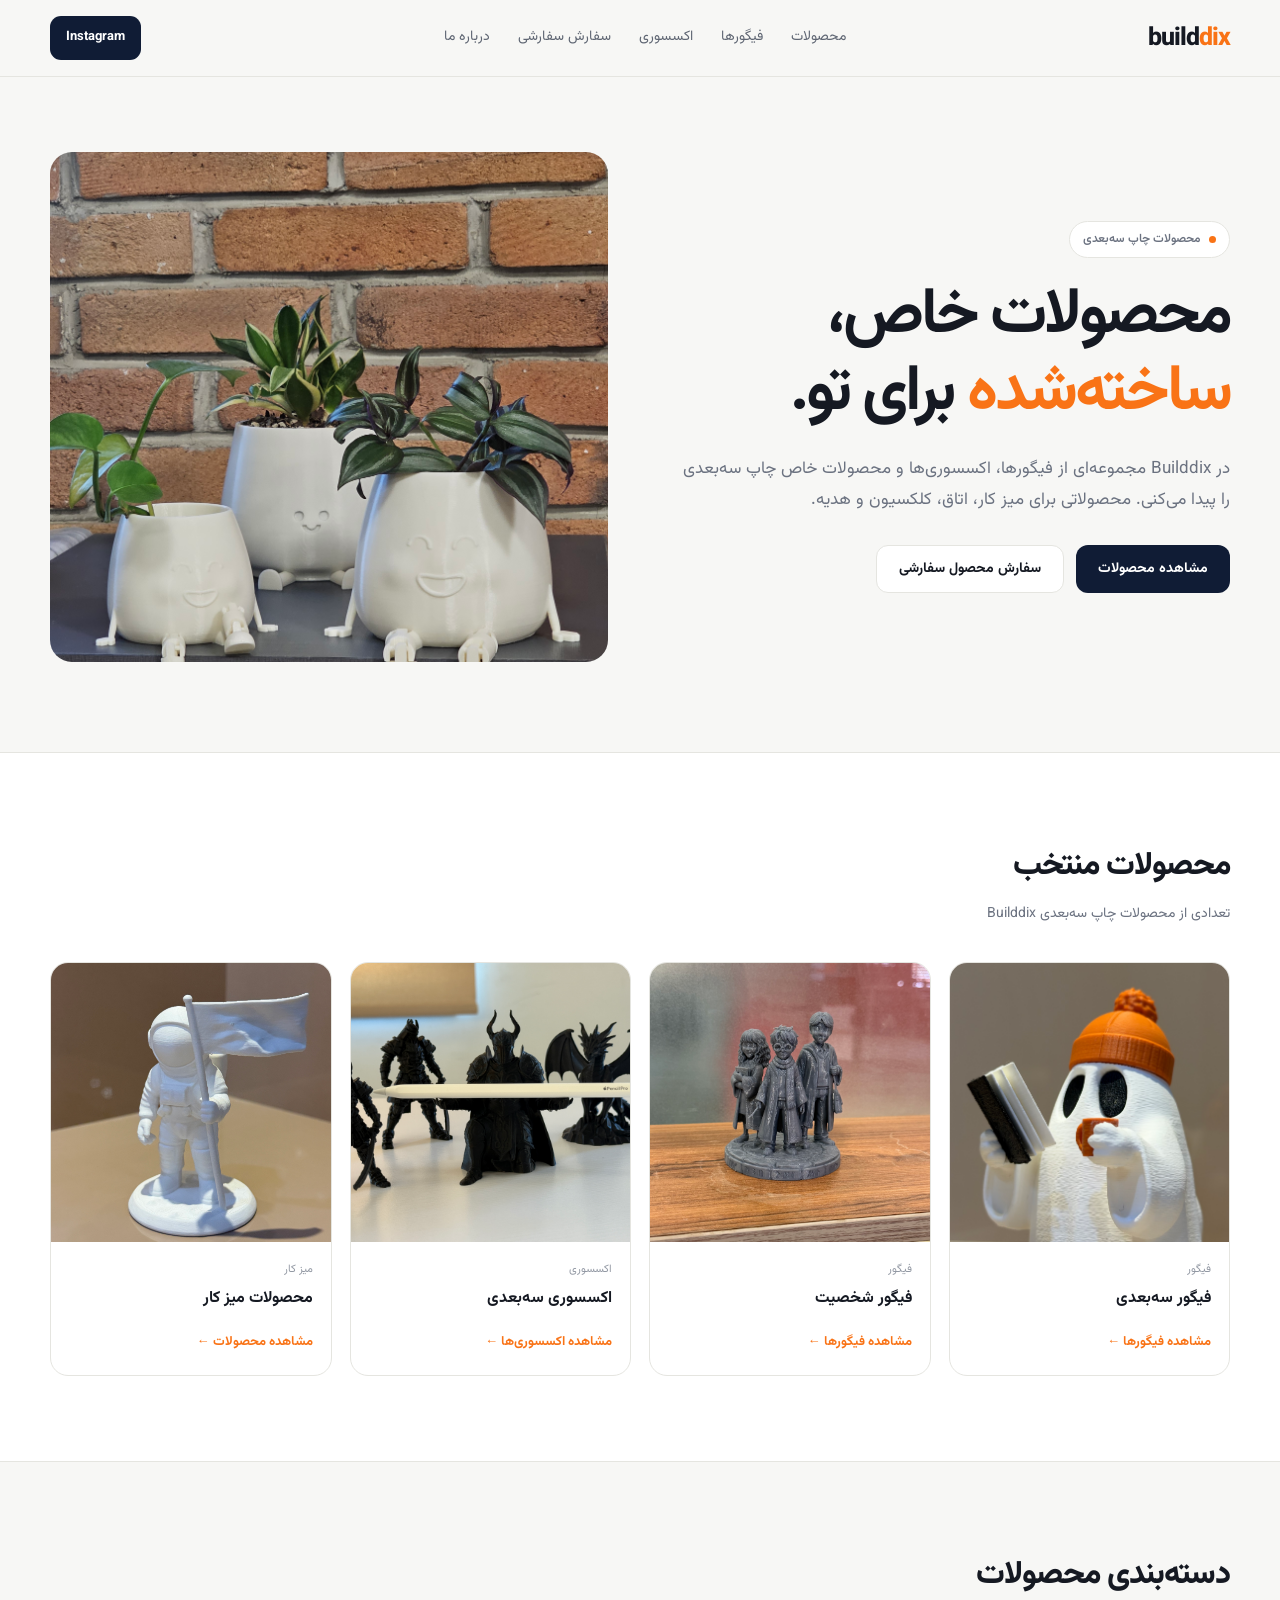
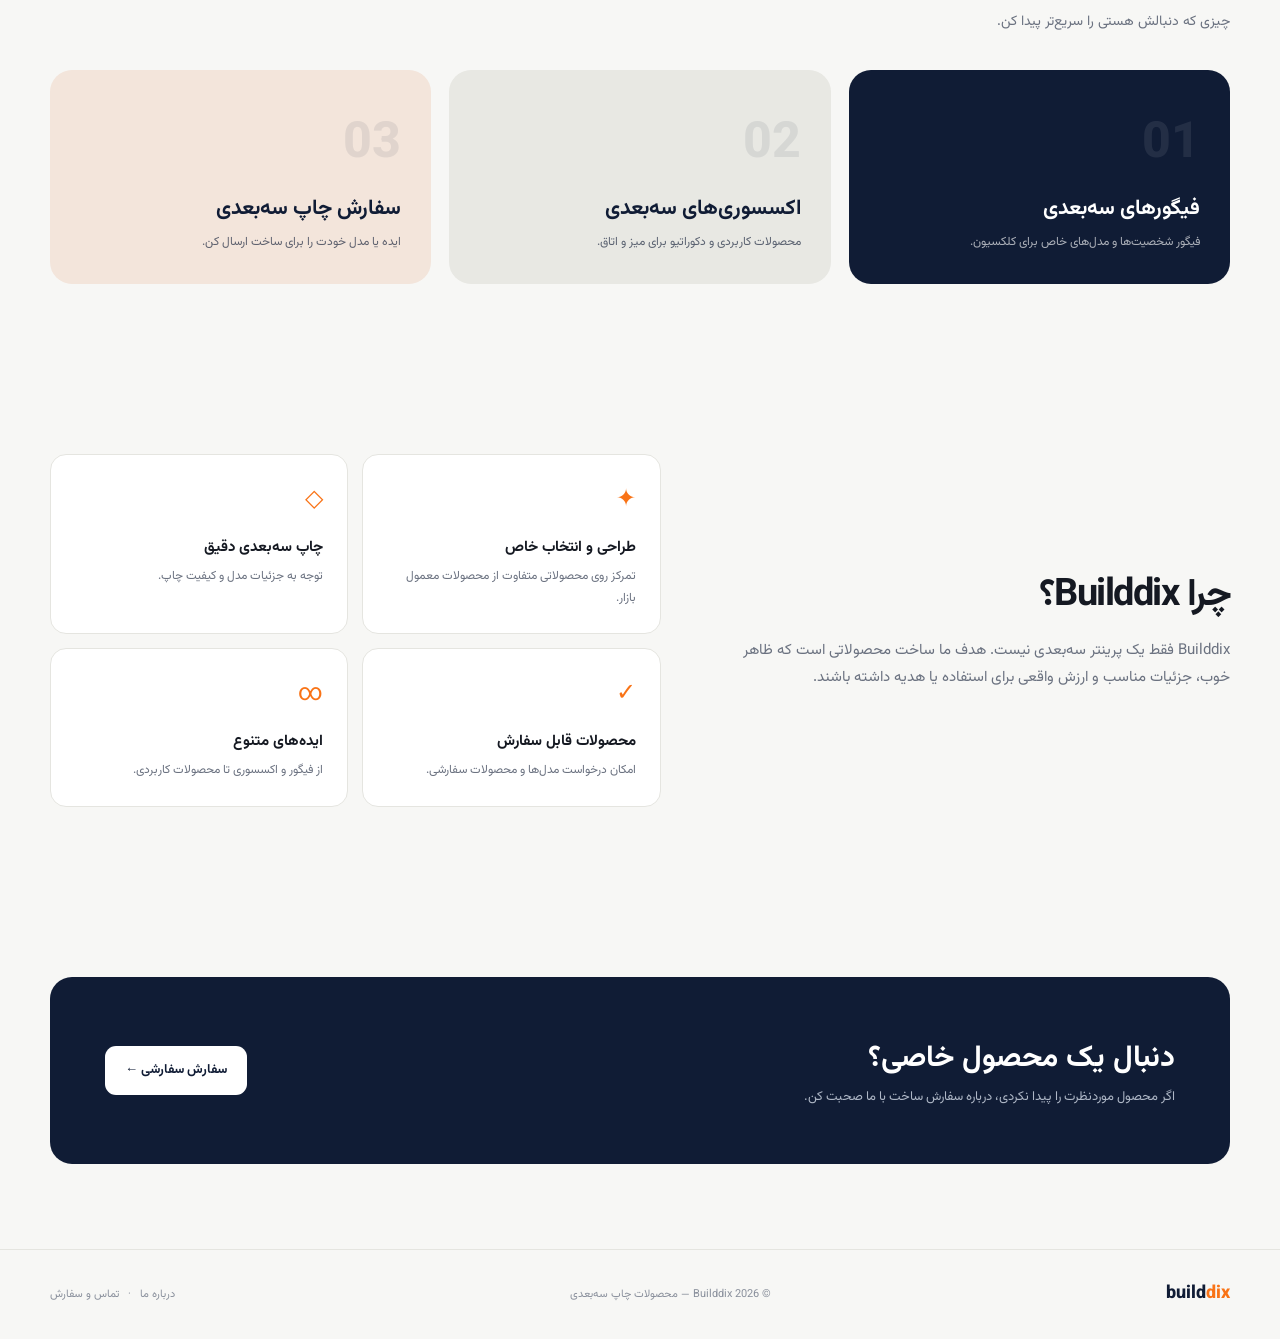
==== commit dee8183d: "test for seo" ====
--- a/index.html
+++ b/index.html
@@ -1,38 +1,50 @@
 <!doctype html>
 <html lang="fa" dir="rtl">
   <head>
-    <meta name="enamad" content="65402381" />
     <meta charset="UTF-8" />
     <meta name="viewport" content="width=device-width, initial-scale=1.0" />
-    <title>Builddix | محصولات سه‌بعدی خاص</title>
-
-    <meta name="description" content="Builddix؛ فروش فیگور، اکسسوری و محصولات خاص چاپ سه‌بعدی." />
+
+    <title>Builddix | فروش محصولات چاپ سه‌بعدی خاص</title>
+
+    <meta
+      name="description"
+      content="Builddix؛ فروش فیگور سه‌بعدی، اکسسوری، محصولات دکوراتیو و محصولات سفارشی چاپ سه‌بعدی."
+    />
+
+    <meta name="robots" content="index, follow" />
+    <meta name="enamad" content="65402381" />
+
+    <link rel="canonical" href="https://builddix.ir/" />
+
+    <meta property="og:title" content="Builddix | محصولات چاپ سه‌بعدی" />
+    <meta
+      property="og:description"
+      content="فیگور، اکسسوری و محصولات خاص چاپ سه‌بعدی."
+    />
+    <meta property="og:type" content="website" />
+    <meta property="og:url" content="https://builddix.ir/" />
 
     <link rel="preconnect" href="https://fonts.googleapis.com" />
     <link rel="preconnect" href="https://fonts.gstatic.com" crossorigin />
-    <link href="https://fonts.googleapis.com/css2?family=Vazirmatn:wght@400;500;600;700;800&display=swap" rel="stylesheet" />
+
+    <link
+      href="https://fonts.googleapis.com/css2?family=Vazirmatn:wght@400;500;600;700;800&display=swap"
+      rel="stylesheet"
+    />
 
     <style>
       :root {
-        --bg: #f8f8f6;
-        --surface: #ffffff;
-        --surface-soft: #f1f1ed;
-
-        --text: #111827;
-        --text-soft: #667085;
-
-        --border: #e7e7e2;
-
+        --bg: #f7f7f5;
+        --white: #fff;
         --navy: #101c35;
-        --navy-light: #1c2c4c;
-
+        --navy-2: #1b2b4a;
         --orange: #f97316;
         --orange-dark: #ea580c;
-
-        --radius-lg: 28px;
-        --radius-md: 18px;
-        --radius-sm: 12px;
-
+        --text: #151922;
+        --muted: #6b7280;
+        --border: #e5e5e0;
+        --soft: #eeeeea;
+        --radius: 22px;
         --container: 1180px;
       }
 
@@ -53,44 +65,34 @@
         line-height: 1.8;
       }
 
+      a {
+        color: inherit;
+        text-decoration: none;
+      }
+
       img {
         display: block;
         width: 100%;
       }
 
-      a {
-        color: inherit;
-        text-decoration: none;
-      }
-
-      button {
-        font-family: inherit;
-      }
-
       .container {
         width: min(var(--container), calc(100% - 40px));
-        margin: 0 auto;
-      }
-
-      /* =========================
-       HEADER
-    ========================= */
+        margin: auto;
+      }
+
+      /* HEADER */
 
       header {
         position: sticky;
         top: 0;
-        z-index: 100;
-
-        background: rgba(248, 248, 246, 0.88);
-        backdrop-filter: blur(18px);
-        -webkit-backdrop-filter: blur(18px);
-
-        border-bottom: 1px solid rgba(231, 231, 226, 0.8);
+        z-index: 1000;
+        background: rgba(247, 247, 245, 0.92);
+        backdrop-filter: blur(16px);
+        border-bottom: 1px solid var(--border);
       }
 
       .header-inner {
         height: 76px;
-
         display: flex;
         align-items: center;
         justify-content: space-between;
@@ -98,738 +100,347 @@
       }
 
       .logo {
+        font-size: 25px;
+        font-weight: 800;
+        letter-spacing: -1px;
+      }
+
+      .logo span {
+        color: var(--orange);
+      }
+
+      nav {
         display: flex;
         align-items: center;
-        gap: 10px;
-
-        font-size: 24px;
-        font-weight: 800;
-        letter-spacing: -1px;
-      }
-
-      .logo-mark {
-        width: 34px;
-        height: 34px;
-
-        display: flex;
-        align-items: center;
-        justify-content: center;
-
+        gap: 28px;
+        font-size: 14px;
+        color: #5f6673;
+      }
+
+      nav a:hover {
+        color: var(--navy);
+      }
+
+      .instagram-btn {
         background: var(--navy);
         color: white;
-
-        border-radius: 10px;
-
-        font-size: 16px;
-        font-weight: 800;
-      }
-
-      .logo span {
-        color: var(--orange);
-      }
-
-      .nav {
-        display: flex;
-        align-items: center;
-        gap: 34px;
-
-        font-size: 14px;
-        font-weight: 500;
-        color: #596273;
-      }
-
-      .nav a {
-        transition: color 0.2s ease;
-      }
-
-      .nav a:hover {
-        color: var(--navy);
-      }
-
-      .header-instagram {
-        display: flex;
-        align-items: center;
-        gap: 8px;
-
-        background: var(--navy);
-        color: white;
-
         padding: 10px 16px;
         border-radius: 11px;
-
         font-size: 13px;
-        font-weight: 600;
-
-        transition: 0.2s ease;
-      }
-
-      .header-instagram:hover {
-        background: var(--navy-light);
-        transform: translateY(-1px);
-      }
-
-      /* =========================
-       HERO
-    ========================= */
+        font-weight: 700;
+      }
+
+      /* HERO */
 
       .hero {
-        padding: 70px 0 80px;
+        padding: 75px 0 90px;
       }
 
       .hero-grid {
         display: grid;
-        grid-template-columns: 0.95fr 1.05fr;
+        grid-template-columns: 1fr 1fr;
         gap: 65px;
-
         align-items: center;
       }
 
-      .hero-content {
-        max-width: 560px;
-      }
-
-      .hero-label {
+      .badge {
         display: inline-flex;
         align-items: center;
         gap: 8px;
-
         padding: 7px 13px;
-
-        background: #fff;
+        background: white;
         border: 1px solid var(--border);
-
         border-radius: 999px;
-
-        color: #667085;
-
+        color: var(--muted);
         font-size: 12px;
         font-weight: 600;
-
-        margin-bottom: 22px;
-      }
-
-      .hero-label-dot {
+        margin-bottom: 20px;
+      }
+
+      .badge-dot {
         width: 7px;
         height: 7px;
         background: var(--orange);
         border-radius: 50%;
       }
 
-      .hero h1 {
-        font-size: clamp(42px, 5.3vw, 68px);
-        line-height: 1.18;
-
-        letter-spacing: -2.8px;
-
-        font-weight: 800;
-
+      h1 {
+        font-size: clamp(42px, 5vw, 68px);
+        line-height: 1.2;
+        letter-spacing: -3px;
         margin-bottom: 22px;
       }
 
-      .hero h1 span {
+      h1 span {
         color: var(--orange);
       }
 
       .hero-description {
-        color: var(--text-soft);
+        max-width: 560px;
+        color: var(--muted);
         font-size: 17px;
-
-        max-width: 520px;
-
         margin-bottom: 30px;
       }
 
-      .hero-buttons {
+      .buttons {
         display: flex;
-        align-items: center;
         gap: 12px;
-
         flex-wrap: wrap;
       }
 
       .button {
         min-height: 48px;
-
         display: inline-flex;
         align-items: center;
         justify-content: center;
-
         padding: 0 22px;
-
         border-radius: 12px;
-
         font-size: 14px;
         font-weight: 700;
-
-        transition: all 0.2s ease;
-      }
-
-      .button-primary {
+      }
+
+      .primary {
         background: var(--navy);
         color: white;
       }
 
-      .button-primary:hover {
-        background: var(--navy-light);
-        transform: translateY(-2px);
-      }
-
-      .button-secondary {
+      .secondary {
         background: white;
-        color: var(--text);
         border: 1px solid var(--border);
       }
 
-      .button-secondary:hover {
-        border-color: #cfcfc8;
-        transform: translateY(-2px);
-      }
-
-      .hero-note {
-        display: flex;
-        align-items: center;
-        gap: 8px;
-
-        margin-top: 20px;
-
-        color: #8a909c;
-        font-size: 12px;
-      }
-
-      .hero-note svg {
-        color: var(--orange);
-      }
-
-      /* Hero Product */
-
-      .hero-product {
-        position: relative;
-
-        min-height: 510px;
-
-        background: var(--surface-soft);
-
-        border-radius: var(--radius-lg);
-
-        overflow: hidden;
-
-        display: flex;
-        align-items: center;
-        justify-content: center;
-      }
-
-      .hero-product::before {
-        content: "";
-
-        position: absolute;
-
-        width: 420px;
-        height: 420px;
-
-        background: #e5e5df;
-
-        border-radius: 50%;
-
-        top: 50%;
-        left: 50%;
-
-        transform: translate(-50%, -50%);
-      }
-
-      .hero-product-image {
-        position: relative;
-        z-index: 2;
-
-        width: 76%;
-        height: 430px;
-
+      .hero-image {
+        height: 510px;
         object-fit: cover;
-
-        border-radius: 22px;
-
-        box-shadow: 0 30px 70px rgba(16, 24, 40, 0.16);
-      }
-
-      .hero-badge {
-        position: absolute;
-
-        right: 24px;
-        bottom: 24px;
-
-        z-index: 5;
-
-        background: white;
-
-        padding: 13px 17px;
-
-        border-radius: 14px;
-
-        box-shadow: 0 10px 30px rgba(16, 24, 40, 0.1);
-
-        font-size: 12px;
-        font-weight: 700;
-      }
-
-      .hero-badge strong {
-        display: block;
-        color: var(--navy);
-        font-size: 14px;
-        margin-bottom: 2px;
-      }
-
-      .hero-badge span {
-        color: #8a909c;
-        font-weight: 500;
-      }
-
-      /* =========================
-       SECTION
-    ========================= */
+        border-radius: var(--radius);
+        background: var(--soft);
+      }
+
+      /* SECTIONS */
 
       section {
-        padding: 90px 0;
+        padding: 85px 0;
       }
 
       .section-header {
-        display: flex;
-        align-items: end;
-        justify-content: space-between;
-
-        gap: 30px;
-
         margin-bottom: 35px;
       }
 
       .section-title {
         font-size: 32px;
-        line-height: 1.3;
-
+        font-weight: 800;
         letter-spacing: -1px;
-
-        font-weight: 800;
       }
 
       .section-description {
-        color: var(--text-soft);
+        color: var(--muted);
         font-size: 14px;
-
-        margin-top: 7px;
-      }
-
-      .section-link {
+        margin-top: 6px;
+      }
+
+      /* PRODUCTS */
+
+      .products-section {
+        background: white;
+        border-top: 1px solid var(--border);
+        border-bottom: 1px solid var(--border);
+      }
+
+      .products {
+        display: grid;
+        grid-template-columns: repeat(4, 1fr);
+        gap: 18px;
+      }
+
+      .product {
+        background: white;
+        border: 1px solid var(--border);
+        border-radius: 18px;
+        overflow: hidden;
+        transition: 0.25s ease;
+      }
+
+      .product:hover {
+        transform: translateY(-5px);
+        box-shadow: 0 18px 40px rgba(16, 24, 40, 0.08);
+      }
+
+      .product-image {
+        aspect-ratio: 1;
+        background: var(--soft);
+        overflow: hidden;
+      }
+
+      .product-image img {
+        height: 100%;
+        object-fit: cover;
+        transition: 0.4s ease;
+      }
+
+      .product:hover img {
+        transform: scale(1.04);
+      }
+
+      .product-content {
+        padding: 18px;
+      }
+
+      .category-label {
+        color: #9298a3;
+        font-size: 11px;
+        margin-bottom: 5px;
+      }
+
+      .product h3 {
+        font-size: 16px;
+        margin-bottom: 14px;
+      }
+
+      .product-link {
+        display: inline-flex;
         color: var(--orange);
-
         font-size: 13px;
         font-weight: 700;
-
-        white-space: nowrap;
-      }
-
-      /* =========================
-       PRODUCTS
-    ========================= */
-
-      .products-section {
+      }
+
+      /* CATEGORIES */
+
+      .categories {
+        display: grid;
+        grid-template-columns: repeat(3, 1fr);
+        gap: 18px;
+      }
+
+      .category {
+        min-height: 210px;
+        padding: 30px;
+        border-radius: var(--radius);
+        background: var(--navy);
+        color: white;
+        display: flex;
+        flex-direction: column;
+        justify-content: end;
+        transition: 0.2s;
+      }
+
+      .category:hover {
+        transform: translateY(-4px);
+      }
+
+      .category:nth-child(2) {
+        background: #e8e8e3;
+        color: var(--navy);
+      }
+
+      .category:nth-child(3) {
+        background: #f3e5db;
+        color: var(--navy);
+      }
+
+      .category-number {
+        font-size: 50px;
+        opacity: 0.08;
+        margin-bottom: auto;
+        font-weight: 800;
+      }
+
+      .category h3 {
+        font-size: 21px;
+        margin-bottom: 4px;
+      }
+
+      .category p {
+        font-size: 12px;
+        opacity: 0.65;
+      }
+
+      /* ABOUT */
+
+      .about {
+        display: grid;
+        grid-template-columns: 0.9fr 1.1fr;
+        gap: 70px;
+        align-items: center;
+      }
+
+      .about h2 {
+        font-size: 38px;
+        line-height: 1.35;
+        letter-spacing: -1.5px;
+        margin-bottom: 16px;
+      }
+
+      .about p {
+        color: var(--muted);
+        font-size: 15px;
+      }
+
+      .features {
+        display: grid;
+        grid-template-columns: repeat(2, 1fr);
+        gap: 14px;
+      }
+
+      .feature {
         background: white;
-
-        border-top: 1px solid var(--border);
-        border-bottom: 1px solid var(--border);
-      }
-
-      .products {
-        display: grid;
-
-        grid-template-columns: repeat(4, 1fr);
-
-        gap: 18px;
-      }
-
-      .product {
-        background: white;
-
         border: 1px solid var(--border);
-
-        border-radius: var(--radius-md);
-
-        overflow: hidden;
-
-        transition: all 0.25s ease;
-      }
-
-      .product:hover {
-        transform: translateY(-5px);
-
-        box-shadow: 0 18px 40px rgba(16, 24, 40, 0.08);
-
-        border-color: #dcdcd6;
-      }
-
-      .product-image {
-        position: relative;
-
-        aspect-ratio: 1 / 1;
-
-        background: #f1f1ed;
-
-        overflow: hidden;
-      }
-
-      .product-image img {
-        width: 100%;
-        height: 100%;
-
-        object-fit: cover;
-
-        transition: transform 0.4s ease;
-      }
-
-      .product:hover .product-image img {
-        transform: scale(1.04);
-      }
-
-      .product-tag {
-        position: absolute;
-
-        top: 12px;
-        right: 12px;
-
-        background: white;
-
-        padding: 5px 9px;
-
-        border-radius: 8px;
-
-        font-size: 10px;
-        font-weight: 700;
-
-        box-shadow: 0 5px 15px rgba(0, 0, 0, 0.06);
-      }
-
-      .product-content {
-        padding: 18px;
-      }
-
-      .product-category {
-        color: #9298a3;
-
-        font-size: 11px;
-        font-weight: 500;
-
+        border-radius: 16px;
+        padding: 24px;
+      }
+
+      .feature-icon {
+        color: var(--orange);
+        font-size: 24px;
+        margin-bottom: 12px;
+      }
+
+      .feature h3 {
+        font-size: 15px;
         margin-bottom: 5px;
       }
 
-      .product-name {
-        font-size: 16px;
-        font-weight: 700;
-
-        margin-bottom: 12px;
-      }
-
-      .product-bottom {
+      .feature p {
+        font-size: 12px;
+      }
+
+      /* CTA */
+
+      .cta {
+        background: var(--navy);
+        color: white;
+        border-radius: var(--radius);
+        padding: 55px;
         display: flex;
         align-items: center;
         justify-content: space-between;
-
-        gap: 10px;
-      }
-
-      .product-price {
-        color: var(--navy);
-
-        font-size: 14px;
-        font-weight: 800;
-      }
-
-      .product-price small {
-        color: #8a909c;
-
-        font-size: 10px;
-        font-weight: 500;
-      }
-
-      .product-button {
-        width: 36px;
-        height: 36px;
-
-        display: flex;
-        align-items: center;
-        justify-content: center;
-
-        border-radius: 10px;
-
-        background: var(--navy);
-        color: white;
-
-        transition: 0.2s ease;
-      }
-
-      .product-button:hover {
-        background: var(--orange);
-      }
-
-      /* =========================
-       CATEGORIES
-    ========================= */
-
-      .categories {
-        display: grid;
-
-        grid-template-columns: repeat(3, 1fr);
-
-        gap: 18px;
-      }
-
-      .category {
-        min-height: 190px;
-
-        position: relative;
-
-        padding: 30px;
-
-        border-radius: var(--radius-md);
-
-        overflow: hidden;
-
-        background: var(--navy);
-
-        color: white;
-
-        display: flex;
-        flex-direction: column;
-        justify-content: end;
-
-        transition: transform 0.2s ease;
-      }
-
-      .category:hover {
-        transform: translateY(-4px);
-      }
-
-      .category:nth-child(2) {
-        background: #e9e9e4;
-        color: var(--navy);
-      }
-
-      .category:nth-child(3) {
-        background: #f3e8df;
-        color: var(--navy);
-      }
-
-      .category-number {
-        position: absolute;
-
-        top: 22px;
-        left: 24px;
-
-        font-size: 50px;
-        line-height: 1;
-
-        opacity: 0.08;
-
-        font-weight: 800;
-      }
-
-      .category h3 {
-        font-size: 20px;
-        margin-bottom: 5px;
-      }
-
-      .category p {
-        font-size: 12px;
-        opacity: 0.65;
-      }
-
-      /* =========================
-       WHY BUILDDIX
-    ========================= */
-
-      .why {
-        display: grid;
-
-        grid-template-columns: 0.85fr 1.15fr;
-
-        gap: 70px;
-
-        align-items: center;
-      }
-
-      .why-title {
-        font-size: 38px;
-
-        line-height: 1.3;
-
-        letter-spacing: -1.5px;
-
-        margin-bottom: 16px;
-      }
-
-      .why-description {
-        color: var(--text-soft);
-
-        font-size: 15px;
-
-        max-width: 450px;
-      }
-
-      .features {
-        display: grid;
-
-        grid-template-columns: repeat(2, 1fr);
-
-        gap: 12px;
-      }
-
-      .feature {
-        background: white;
-
-        border: 1px solid var(--border);
-
-        border-radius: 16px;
-
-        padding: 24px;
-      }
-
-      .feature-icon {
-        width: 42px;
-        height: 42px;
-
-        display: flex;
-        align-items: center;
-        justify-content: center;
-
-        background: #fff3eb;
-
-        color: var(--orange);
-
-        border-radius: 12px;
-
-        margin-bottom: 16px;
-      }
-
-      .feature h3 {
-        font-size: 15px;
-        margin-bottom: 5px;
-      }
-
-      .feature p {
-        color: var(--text-soft);
-
-        font-size: 12px;
-      }
-
-      /* =========================
-       INSTAGRAM CTA
-    ========================= */
-
-      .instagram-section {
-        padding-top: 20px;
-        padding-bottom: 90px;
-      }
-
-      .instagram-box {
-        position: relative;
-
-        overflow: hidden;
-
-        background: var(--navy);
-
-        color: white;
-
-        border-radius: var(--radius-lg);
-
-        padding: 55px 60px;
-
-        display: flex;
-        align-items: center;
-        justify-content: space-between;
-
-        gap: 40px;
-      }
-
-      .instagram-box::before {
-        content: "";
-
-        position: absolute;
-
-        width: 300px;
-        height: 300px;
-
-        border: 70px solid rgba(255, 255, 255, 0.025);
-
-        border-radius: 50%;
-
-        left: -80px;
-        top: -120px;
-      }
-
-      .instagram-content {
-        position: relative;
-        z-index: 2;
-      }
-
-      .instagram-label {
-        color: #9da8ba;
-
-        font-size: 12px;
-
-        margin-bottom: 8px;
-      }
-
-      .instagram-box h2 {
+        gap: 30px;
+      }
+
+      .cta h2 {
         font-size: 30px;
-
-        letter-spacing: -1px;
-
-        margin-bottom: 8px;
-      }
-
-      .instagram-box p {
-        color: #aab3c1;
-
+      }
+
+      .cta p {
+        color: #aeb7c6;
         font-size: 13px;
       }
 
-      .instagram-button {
-        position: relative;
-        z-index: 2;
-
-        display: inline-flex;
-
-        align-items: center;
-        gap: 8px;
-
+      .cta a {
         background: white;
         color: var(--navy);
-
         padding: 13px 20px;
-
-        border-radius: 12px;
-
+        border-radius: 11px;
         font-size: 13px;
         font-weight: 700;
-
         white-space: nowrap;
-
-        transition: 0.2s ease;
-      }
-
-      .instagram-button:hover {
-        background: #f5f5f5;
-
-        transform: translateY(-2px);
-      }
-
-      /* =========================
-       FOOTER
-    ========================= */
+      }
+
+      /* FOOTER */
 
       footer {
         border-top: 1px solid var(--border);
-
         padding: 28px 0;
-
         color: #8a909c;
-
         font-size: 11px;
       }
 
@@ -837,155 +448,67 @@
         display: flex;
         align-items: center;
         justify-content: space-between;
-
         gap: 20px;
       }
 
       .footer-logo {
+        font-size: 18px;
+        font-weight: 800;
         color: var(--navy);
-
-        font-size: 17px;
-        font-weight: 800;
       }
 
       .footer-logo span {
         color: var(--orange);
       }
 
-      /* =========================
-       MOBILE
-    ========================= */
+      /* MOBILE */
 
       @media (max-width: 950px) {
-        .hero-grid {
+        .hero-grid,
+        .about {
           grid-template-columns: 1fr;
-
-          gap: 45px;
-        }
-
-        .hero-content {
-          max-width: 700px;
-        }
-
-        .hero-product {
-          min-height: 450px;
         }
 
         .products {
           grid-template-columns: repeat(2, 1fr);
         }
-
-        .why {
-          grid-template-columns: 1fr;
-
-          gap: 40px;
-        }
       }
 
       @media (max-width: 700px) {
         .container {
-          width: min(var(--container), calc(100% - 28px));
-        }
-
-        .header-inner {
-          height: 68px;
-        }
-
-        .nav {
+          width: calc(100% - 28px);
+        }
+
+        nav {
           display: none;
         }
 
-        .header-instagram {
-          padding: 8px 12px;
-          font-size: 11px;
-        }
-
         .hero {
-          padding: 45px 0 55px;
-        }
-
-        .hero h1 {
+          padding: 50px 0 60px;
+        }
+
+        h1 {
           font-size: 42px;
-          letter-spacing: -2px;
-        }
-
-        .hero-description {
-          font-size: 15px;
-        }
-
-        .hero-product {
-          min-height: 350px;
-          border-radius: 22px;
-        }
-
-        .hero-product-image {
-          width: 82%;
-          height: 300px;
-        }
-
-        .hero-product::before {
-          width: 280px;
-          height: 280px;
+        }
+
+        .hero-image {
+          height: 350px;
         }
 
         section {
           padding: 65px 0;
         }
 
-        .section-header {
-          align-items: flex-start;
-          flex-direction: column;
-          gap: 10px;
-        }
-
-        .section-title {
-          font-size: 27px;
-        }
-
-        .products {
-          grid-template-columns: repeat(2, 1fr);
-          gap: 10px;
-        }
-
-        .product-content {
-          padding: 13px;
-        }
-
-        .product-name {
-          font-size: 13px;
-        }
-
-        .product-price {
-          font-size: 12px;
-        }
-
-        .categories {
-          grid-template-columns: 1fr;
-        }
-
-        .category {
-          min-height: 160px;
-        }
-
+        .products,
+        .categories,
         .features {
           grid-template-columns: 1fr;
         }
 
-        .why-title {
-          font-size: 30px;
-        }
-
-        .instagram-box {
+        .cta {
           padding: 35px 25px;
-
           flex-direction: column;
           align-items: flex-start;
-
-          border-radius: 22px;
-        }
-
-        .instagram-box h2 {
-          font-size: 25px;
         }
 
         .footer-inner {
@@ -993,364 +516,253 @@
           align-items: flex-start;
         }
       }
-
-      @media (max-width: 420px) {
-        .products {
-          grid-template-columns: 1fr;
-        }
-
-        .product-image {
-          aspect-ratio: 1.15 / 1;
-        }
-
-        .hero h1 {
-          font-size: 37px;
-        }
-      }
     </style>
   </head>
 
   <body>
-    <!-- =========================
-       HEADER
-  ========================== -->
-
     <header>
       <div class="container">
         <div class="header-inner">
-          <a href="#" class="logo">
-            <div class="footer-logo" style="font-size: 28px">build<span>dix</span></div>
+          <a href="/" class="logo">build<span>dix</span></a>
+
+          <nav>
+            <a href="/products/">محصولات</a>
+            <a href="/figures/">فیگورها</a>
+            <a href="/accessories/">اکسسوری</a>
+            <a href="/custom/">سفارش سفارشی</a>
+            <a href="/about/">درباره ما</a>
+          </nav>
+
+          <a
+            class="instagram-btn"
+            href="https://instagram.com/builddix"
+            target="_blank"
+            rel="noopener"
+          >
+            Instagram
           </a>
-
-          <nav class="nav">
-            <a href="#products">محصولات</a>
-            <a href="#categories">دسته‌بندی‌ها</a>
-            <a href="#about">درباره Builddix</a>
-          </nav>
-
-          <a class="header-instagram" href="https://instagram.com/builddix" target="_blank" rel="noopener"> Instagram </a>
         </div>
       </div>
     </header>
 
     <main>
-      <!-- =========================
-         HERO
-    ========================== -->
-
       <section class="hero">
         <div class="container">
           <div class="hero-grid">
-            <div class="hero-content">
-              <div class="hero-label">
-                <span class="hero-label-dot"></span>
+            <div>
+              <div class="badge">
+                <span class="badge-dot"></span>
                 محصولات چاپ سه‌بعدی
               </div>
 
               <h1>
-                چیزهای خاص،<br />
+                محصولات خاص،<br />
                 <span>ساخته‌شده</span> برای تو.
               </h1>
 
               <p class="hero-description">
-                از فیگورهای خاص تا اکسسوری‌های متفاوت؛ محصولات Builddix با چاپ سه‌بعدی ساخته می‌شن تا چیزی متفاوت برای میز کار، اتاق یا هدیه داشته
-                باشی.
+                در Builddix مجموعه‌ای از فیگورها، اکسسوری‌ها و محصولات خاص
+                چاپ سه‌بعدی را پیدا می‌کنی. محصولاتی برای میز کار، اتاق،
+                کلکسیون و هدیه.
               </p>
 
-              <div class="hero-buttons">
-                <a href="#products" class="button button-primary"> دیدن محصولات </a>
-
-                <a href="https://instagram.com/builddix" target="_blank" rel="noopener" class="button button-secondary"> صفحه اینستاگرام </a>
-              </div>
-
-              <div class="hero-note">
-                <svg width="15" height="15" viewBox="0 0 24 24" fill="none" stroke="currentColor" stroke-width="2">
-                  <path d="M20 6 9 17l-5-5" />
-                </svg>
-
-                ساخته‌شده با دقت، از مدل تا محصول نهایی
+              <div class="buttons">
+                <a href="/products/" class="button primary">
+                  مشاهده محصولات
+                </a>
+
+                <a href="/custom/" class="button secondary">
+                  سفارش محصول سفارشی
+                </a>
               </div>
             </div>
 
-            <div class="hero-product">
-              <!--
-              Replace this image with your best product photo.
-
-              Example:
-              images/hero.jpg
-            -->
-
-              <img class="hero-product-image" src="images/planter.jpeg" alt="محصول سه بعدی Builddix" />
-
-              <div class="hero-badge">
-                <strong>Builddix</strong>
-                <span>Made with 3D printing</span>
+            <div>
+              <img
+                class="hero-image"
+                src="/images/planter.jpeg"
+                alt="محصول چاپ سه بعدی Builddix"
+              />
+            </div>
+          </div>
+        </div>
+      </section>
+
+      <section class="products-section" id="products">
+        <div class="container">
+          <div class="section-header">
+            <h2 class="section-title">محصولات منتخب</h2>
+            <p class="section-description">
+              تعدادی از محصولات چاپ سه‌بعدی Builddix
+            </p>
+          </div>
+
+          <div class="products">
+            <article class="product">
+              <a href="/figures/">
+                <div class="product-image">
+                  <img
+                    src="/images/ghost.jpeg"
+                    alt="فیگور سه بعدی Builddix"
+                    loading="lazy"
+                  />
+                </div>
+
+                <div class="product-content">
+                  <div class="category-label">فیگور</div>
+                  <h3>فیگور سه‌بعدی</h3>
+                  <span class="product-link">مشاهده فیگورها ←</span>
+                </div>
+              </a>
+            </article>
+
+            <article class="product">
+              <a href="/figures/">
+                <div class="product-image">
+                  <img
+                    src="/images/harrypotter.jpeg"
+                    alt="فیگور سفارشی سه بعدی"
+                    loading="lazy"
+                  />
+                </div>
+
+                <div class="product-content">
+                  <div class="category-label">فیگور</div>
+                  <h3>فیگور شخصیت</h3>
+                  <span class="product-link">مشاهده فیگورها ←</span>
+                </div>
+              </a>
+            </article>
+
+            <article class="product">
+              <a href="/accessories/">
+                <div class="product-image">
+                  <img
+                    src="/images/gang.jpeg"
+                    alt="اکسسوری چاپ سه بعدی"
+                    loading="lazy"
+                  />
+                </div>
+
+                <div class="product-content">
+                  <div class="category-label">اکسسوری</div>
+                  <h3>اکسسوری سه‌بعدی</h3>
+                  <span class="product-link">مشاهده اکسسوری‌ها ←</span>
+                </div>
+              </a>
+            </article>
+
+            <article class="product">
+              <a href="/accessories/">
+                <div class="product-image">
+                  <img
+                    src="/images/astronaut.jpeg"
+                    alt="اکسسوری میز کار چاپ سه بعدی"
+                    loading="lazy"
+                  />
+                </div>
+
+                <div class="product-content">
+                  <div class="category-label">میز کار</div>
+                  <h3>محصولات میز کار</h3>
+                  <span class="product-link">مشاهده محصولات ←</span>
+                </div>
+              </a>
+            </article>
+          </div>
+        </div>
+      </section>
+
+      <section>
+        <div class="container">
+          <div class="section-header">
+            <h2 class="section-title">دسته‌بندی محصولات</h2>
+            <p class="section-description">
+              چیزی که دنبالش هستی را سریع‌تر پیدا کن.
+            </p>
+          </div>
+
+          <div class="categories">
+            <a href="/figures/" class="category">
+              <span class="category-number">01</span>
+              <h3>فیگورهای سه‌بعدی</h3>
+              <p>فیگور شخصیت‌ها و مدل‌های خاص برای کلکسیون.</p>
+            </a>
+
+            <a href="/accessories/" class="category">
+              <span class="category-number">02</span>
+              <h3>اکسسوری‌های سه‌بعدی</h3>
+              <p>محصولات کاربردی و دکوراتیو برای میز و اتاق.</p>
+            </a>
+
+            <a href="/custom/" class="category">
+              <span class="category-number">03</span>
+              <h3>سفارش چاپ سه‌بعدی</h3>
+              <p>ایده یا مدل خودت را برای ساخت ارسال کن.</p>
+            </a>
+          </div>
+        </div>
+      </section>
+
+      <section>
+        <div class="container">
+          <div class="about">
+            <div>
+              <h2>چرا Builddix؟</h2>
+
+              <p>
+                Builddix فقط یک پرینتر سه‌بعدی نیست. هدف ما ساخت محصولاتی است
+                که ظاهر خوب، جزئیات مناسب و ارزش واقعی برای استفاده یا هدیه
+                داشته باشند.
+              </p>
+            </div>
+
+            <div class="features">
+              <div class="feature">
+                <div class="feature-icon">✦</div>
+                <h3>طراحی و انتخاب خاص</h3>
+                <p>تمرکز روی محصولاتی متفاوت از محصولات معمول بازار.</p>
+              </div>
+
+              <div class="feature">
+                <div class="feature-icon">◇</div>
+                <h3>چاپ سه‌بعدی دقیق</h3>
+                <p>توجه به جزئیات مدل و کیفیت چاپ.</p>
+              </div>
+
+              <div class="feature">
+                <div class="feature-icon">✓</div>
+                <h3>محصولات قابل سفارش</h3>
+                <p>امکان درخواست مدل‌ها و محصولات سفارشی.</p>
+              </div>
+
+              <div class="feature">
+                <div class="feature-icon">∞</div>
+                <h3>ایده‌های متنوع</h3>
+                <p>از فیگور و اکسسوری تا محصولات کاربردی.</p>
               </div>
             </div>
           </div>
         </div>
       </section>
 
-      <!-- =========================
-         PRODUCTS
-    ========================== -->
-
-      <section id="products" class="products-section">
+      <section>
         <div class="container">
-          <div class="section-header">
+          <div class="cta">
             <div>
-              <h2 class="section-title">محصولات منتخب</h2>
-
-              <p class="section-description">چندتا از محصولاتی که می‌تونی از Builddix تهیه کنی.</p>
-            </div>
-
-            <a href="https://instagram.com/builddix" target="_blank" rel="noopener" class="section-link"> مشاهده همه ← </a>
-          </div>
-
-          <div class="products">
-            <!-- PRODUCT 1 -->
-
-            <article class="product">
-              <div class="product-image">
-                <img src="images/ghost.jpeg" alt="فیگور سه بعدی" loading="lazy" />
-
-                <span class="product-tag"> محبوب </span>
-              </div>
-
-              <div class="product-content">
-                <div class="product-category">فیگور</div>
-
-                <h3 class="product-name">فیگور شخصیت</h3>
-
-                <div class="product-bottom">
-                  <!-- <div class="product-price">
-                  ۱۲۰,۰۰۰
-                  <small>تومان</small>
-                </div> -->
-
-                  <a href="https://instagram.com/builddix" target="_blank" rel="noopener" class="product-button" aria-label="مشاهده محصول"> ← </a>
-                </div>
-              </div>
-            </article>
-
-            <!-- PRODUCT 2 -->
-
-            <article class="product">
-              <div class="product-image">
-                <img src="images/harrypotter.jpeg" alt="فیگور سفارشی سه بعدی" loading="lazy" />
-
-                <span class="product-tag"> جدید </span>
-              </div>
-
-              <div class="product-content">
-                <div class="product-category">فیگور</div>
-
-                <h3 class="product-name">فیگور سفارشی</h3>
-
-                <div class="product-bottom">
-                  <!-- <div class="product-price">
-                  ۲۴۰,۰۰۰
-                  <small>تومان</small>
-                </div> -->
-
-                  <a href="https://instagram.com/builddix" target="_blank" rel="noopener" class="product-button" aria-label="مشاهده محصول"> ← </a>
-                </div>
-              </div>
-            </article>
-
-            <!-- PRODUCT 3 -->
-
-            <article class="product">
-              <div class="product-image">
-                <img src="images/gang.jpeg" alt="بوکمارک سه بعدی" loading="lazy" />
-              </div>
-
-              <div class="product-content">
-                <div class="product-category">اکسسوری</div>
-
-                <h3 class="product-name">بوکمارک سه بعدی</h3>
-
-                <div class="product-bottom">
-                  <!-- <div class="product-price">
-                  ۸۰,۰۰۰
-                  <small>تومان</small>
-                </div> -->
-
-                  <a href="https://instagram.com/builddix" target="_blank" rel="noopener" class="product-button" aria-label="مشاهده محصول"> ← </a>
-                </div>
-              </div>
-            </article>
-
-            <!-- PRODUCT 4 -->
-
-            <article class="product">
-              <div class="product-image">
-                <img src="images/astronaut.jpeg" alt="اکسسوری میز کار سه بعدی" loading="lazy" />
-              </div>
-
-              <div class="product-content">
-                <div class="product-category">میز کار</div>
-
-                <h3 class="product-name">اکسسوری میز</h3>
-
-                <div class="product-bottom">
-                  <!-- <div class="product-price">
-                  ۹۵,۰۰۰
-                  <small>تومان</small>
-                </div> -->
-
-                  <a href="https://instagram.com/builddix" target="_blank" rel="noopener" class="product-button" aria-label="مشاهده محصول"> ← </a>
-                </div>
-              </div>
-            </article>
-          </div>
-        </div>
-      </section>
-
-      <!-- =========================
-         CATEGORIES
-    ========================== -->
-
-      <section id="categories">
-        <div class="container">
-          <div class="section-header">
-            <div>
-              <h2 class="section-title">چی می‌تونی پیدا کنی؟</h2>
-
-              <p class="section-description">محصولات Builddix برای سلیقه‌های مختلف.</p>
-            </div>
-          </div>
-
-          <div class="categories">
-            <a href="#products" class="category">
-              <span class="category-number"> 01 </span>
-
-              <h3>فیگورها</h3>
-
-              <p>شخصیت‌هایی که دوستشون داری، به شکل واقعی.</p>
-            </a>
-
-            <a href="#products" class="category">
-              <span class="category-number"> 02 </span>
-
-              <h3>اکسسوری</h3>
-
-              <p>چیزهای کوچک و خاص برای میز و اتاق.</p>
-            </a>
-
-            <a href="#products" class="category">
-              <span class="category-number"> 03 </span>
-
-              <h3>سفارشی</h3>
-
-              <p>ایده خودت رو بده؛ ما تبدیلش می‌کنیم به یک محصول.</p>
-            </a>
-          </div>
-        </div>
-      </section>
-
-      <!-- =========================
-         ABOUT / WHY
-    ========================== -->
-
-      <section id="about">
-        <div class="container">
-          <div class="why">
-            <div>
-              <h2 class="why-title">فقط یک پرینت سه‌بعدی نیست.</h2>
-
-              <p class="why-description">
-                هدف Builddix اینه که محصولات سه‌بعدی فقط «چیزی که با پرینتر ساخته شده» نباشن؛ بلکه محصولی باشن که دوست داشته باشی نگهش داری، روی میزت
-                بذاری یا به کسی هدیه بدی.
+              <h2>دنبال یک محصول خاصی؟</h2>
+              <p>
+                اگر محصول موردنظرت را پیدا نکردی، درباره سفارش ساخت با ما
+                صحبت کن.
               </p>
             </div>
 
-            <div class="features">
-              <div class="feature">
-                <div class="feature-icon">
-                  <svg width="20" height="20" viewBox="0 0 24 24" fill="none" stroke="currentColor" stroke-width="2">
-                    <path d="M12 3v18" />
-                    <path d="M3 12h18" />
-                    <path d="m5 5 14 14" />
-                    <path d="m19 5-14 14" />
-                  </svg>
-                </div>
-
-                <h3>طراحی خاص</h3>
-
-                <p>تمرکز روی ظاهر و جزئیات، نه فقط چاپ کردن یک فایل.</p>
-              </div>
-
-              <div class="feature">
-                <div class="feature-icon">
-                  <svg width="20" height="20" viewBox="0 0 24 24" fill="none" stroke="currentColor" stroke-width="2">
-                    <path d="M12 3v18" />
-                    <path d="M3 12h18" />
-                  </svg>
-                </div>
-
-                <h3>قابل سفارش</h3>
-
-                <p>اگر محصول خاصی می‌خوای، می‌تونی سفارشی درخواستش کنی.</p>
-              </div>
-
-              <div class="feature">
-                <div class="feature-icon">
-                  <svg width="20" height="20" viewBox="0 0 24 24" fill="none" stroke="currentColor" stroke-width="2">
-                    <path d="M20 6 9 17l-5-5" />
-                  </svg>
-                </div>
-
-                <h3>توجه به کیفیت</h3>
-
-                <p>آماده‌سازی مدل و چاپ با توجه به نتیجه نهایی انجام می‌شه.</p>
-              </div>
-
-              <div class="feature">
-                <div class="feature-icon">
-                  <svg width="20" height="20" viewBox="0 0 24 24" fill="none" stroke="currentColor" stroke-width="2">
-                    <circle cx="12" cy="12" r="9" />
-                    <path d="M12 7v5l3 2" />
-                  </svg>
-                </div>
-
-                <h3>ساخت با حوصله</h3>
-
-                <p>هر محصول قبل از رسیدن به دستت بررسی و آماده می‌شه.</p>
-              </div>
-            </div>
-          </div>
-        </div>
-      </section>
-
-      <!-- =========================
-         INSTAGRAM
-    ========================== -->
-
-      <section class="instagram-section">
-        <div class="container">
-          <div class="instagram-box">
-            <div class="instagram-content">
-              <div class="instagram-label">BUILDDIX ON INSTAGRAM</div>
-
-              <h2>محصولات جدید رو از دست نده.</h2>
-
-              <p>جدیدترین محصولات، پشت صحنه ساخت و سفارش‌های جدید رو در اینستاگرام Builddix ببین.</p>
-            </div>
-
-            <a href="https://instagram.com/builddix" target="_blank" rel="noopener" class="instagram-button">
-              دیدن صفحه Instagram
-              <span>←</span>
-            </a>
+            <a href="/custom/">سفارش سفارشی ←</a>
           </div>
         </div>
       </section>
     </main>
 
-    <!-- =========================
-       FOOTER
-  ========================== -->
-
     <footer>
       <div class="container">
         <div class="footer-inner">
@@ -1358,11 +770,13 @@
 
           <div>© 2026 Builddix — محصولات چاپ سه‌بعدی</div>
 
-          <div>ساخته‌شده برای چیزهای خاص.</div>
-
-          <a referrerpolicy='origin' target='_blank' href='https://trustseal.enamad.ir/?id=7482055&Code=Aimj3SbShMV0ZoHFj7OjqW626DRnc6cK'><img referrerpolicy='origin' src='https://trustseal.enamad.ir/logo.aspx?id=7482055&Code=Aimj3SbShMV0ZoHFj7OjqW626DRnc6cK' alt='' style='cursor:pointer' code='Aimj3SbShMV0ZoHFj7OjqW626DRnc6cK'></a>
+          <div>
+            <a href="/about/">درباره ما</a>
+            &nbsp; · &nbsp;
+            <a href="/contact/">تماس و سفارش</a>
+          </div>
         </div>
       </div>
     </footer>
   </body>
-</html>
+</html>
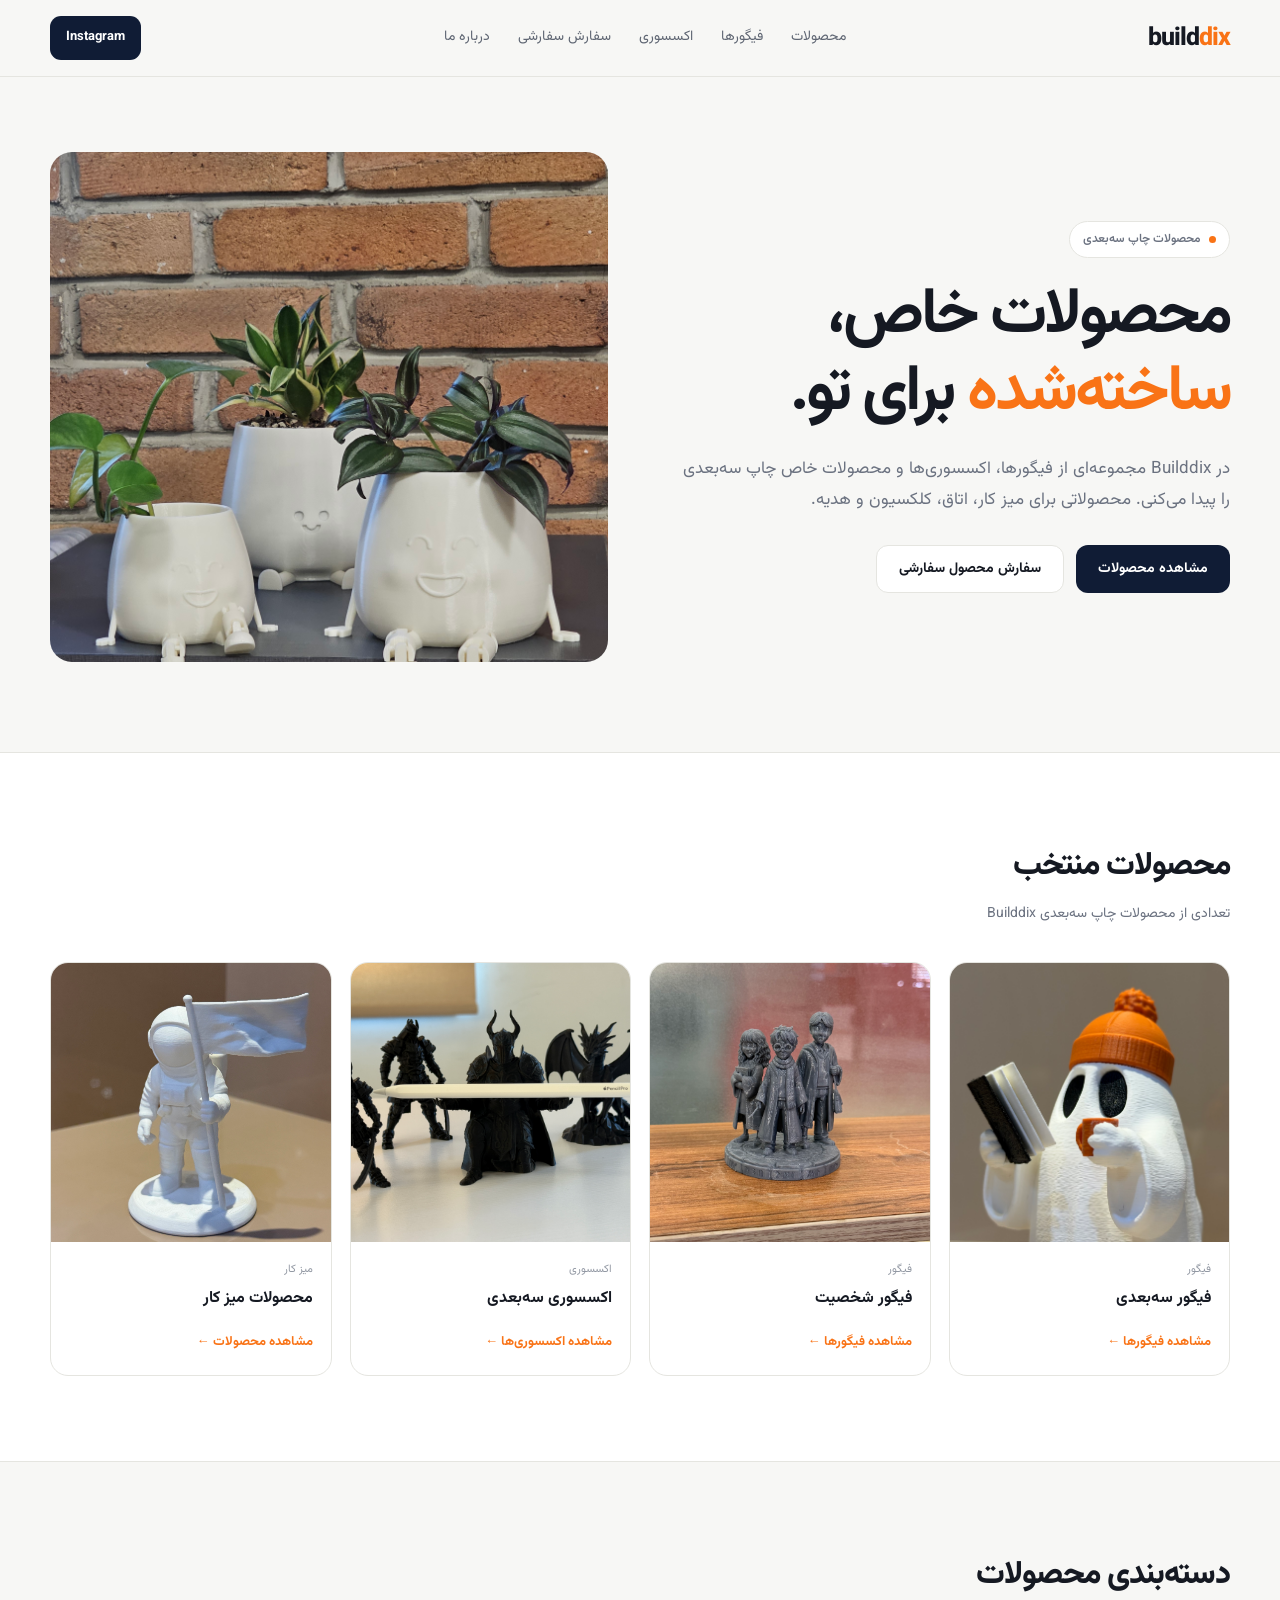
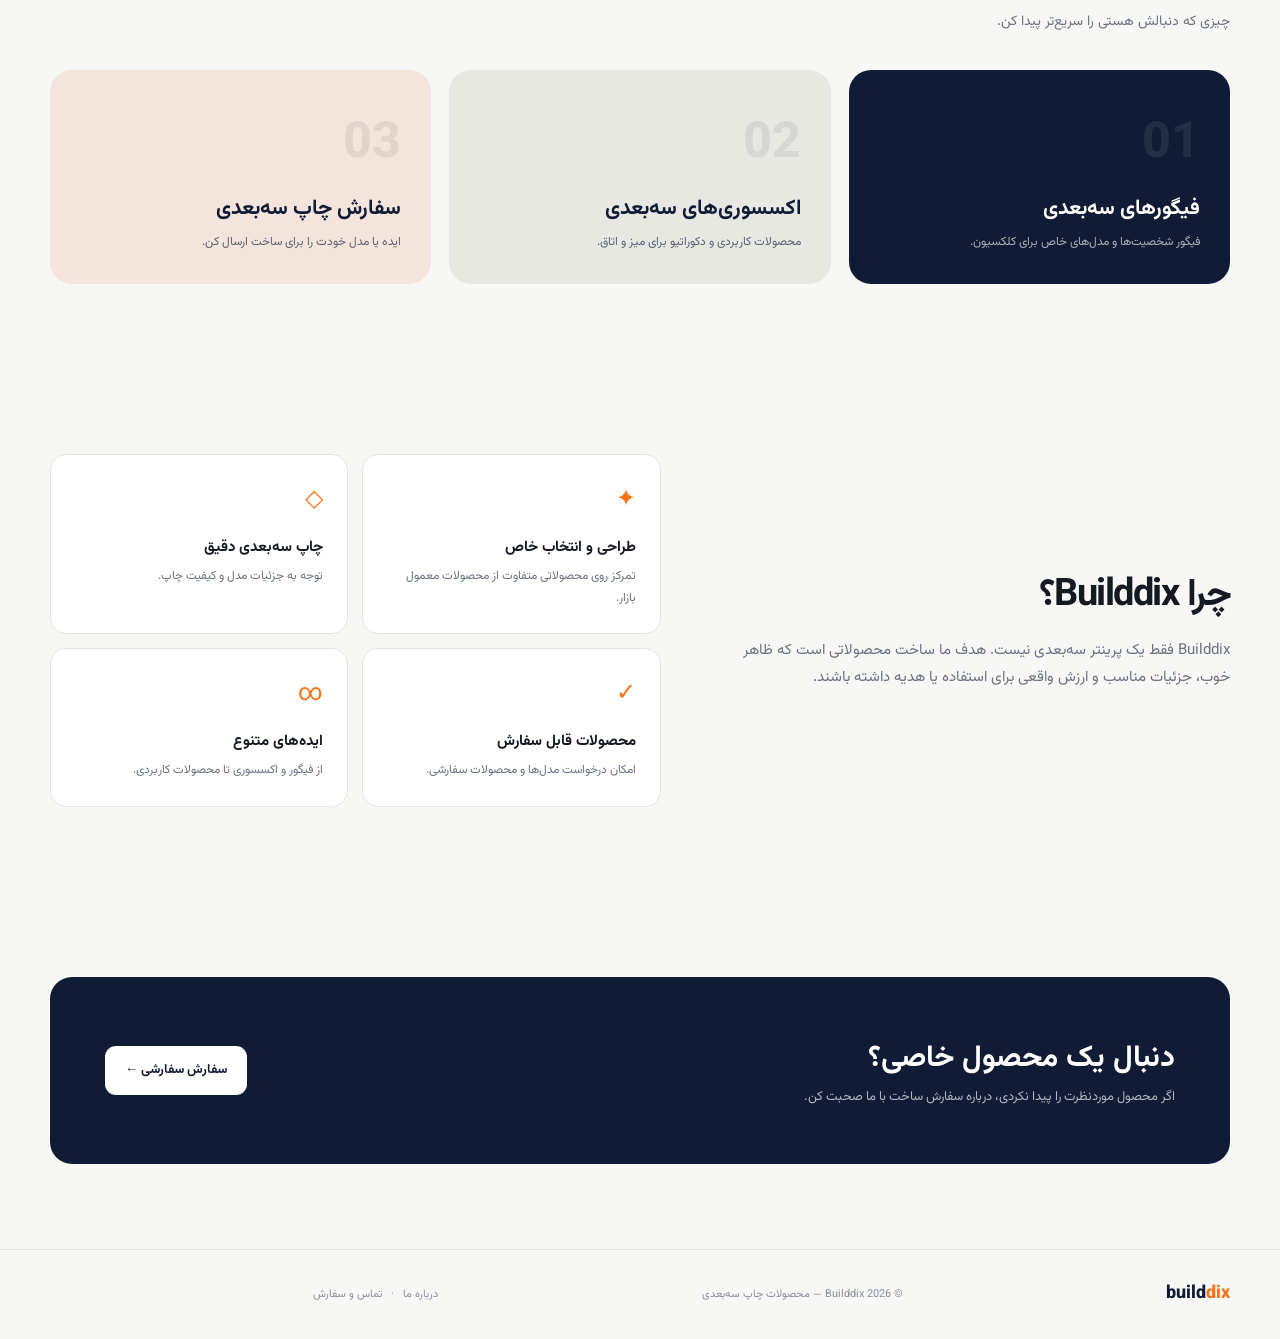
==== commit 6e19a77a: "add enamad" ====
--- a/index.html
+++ b/index.html
@@ -6,10 +6,7 @@
 
     <title>Builddix | فروش محصولات چاپ سه‌بعدی خاص</title>
 
-    <meta
-      name="description"
-      content="Builddix؛ فروش فیگور سه‌بعدی، اکسسوری، محصولات دکوراتیو و محصولات سفارشی چاپ سه‌بعدی."
-    />
+    <meta name="description" content="Builddix؛ فروش فیگور سه‌بعدی، اکسسوری، محصولات دکوراتیو و محصولات سفارشی چاپ سه‌بعدی." />
 
     <meta name="robots" content="index, follow" />
     <meta name="enamad" content="65402381" />
@@ -17,20 +14,14 @@
     <link rel="canonical" href="https://builddix.ir/" />
 
     <meta property="og:title" content="Builddix | محصولات چاپ سه‌بعدی" />
-    <meta
-      property="og:description"
-      content="فیگور، اکسسوری و محصولات خاص چاپ سه‌بعدی."
-    />
+    <meta property="og:description" content="فیگور، اکسسوری و محصولات خاص چاپ سه‌بعدی." />
     <meta property="og:type" content="website" />
     <meta property="og:url" content="https://builddix.ir/" />
 
     <link rel="preconnect" href="https://fonts.googleapis.com" />
     <link rel="preconnect" href="https://fonts.gstatic.com" crossorigin />
 
-    <link
-      href="https://fonts.googleapis.com/css2?family=Vazirmatn:wght@400;500;600;700;800&display=swap"
-      rel="stylesheet"
-    />
+    <link href="https://fonts.googleapis.com/css2?family=Vazirmatn:wght@400;500;600;700;800&display=swap" rel="stylesheet" />
 
     <style>
       :root {
@@ -533,14 +524,7 @@
             <a href="/about/">درباره ما</a>
           </nav>
 
-          <a
-            class="instagram-btn"
-            href="https://instagram.com/builddix"
-            target="_blank"
-            rel="noopener"
-          >
-            Instagram
-          </a>
+          <a class="instagram-btn" href="https://instagram.com/builddix" target="_blank" rel="noopener"> Instagram </a>
         </div>
       </div>
     </header>
@@ -561,28 +545,18 @@
               </h1>
 
               <p class="hero-description">
-                در Builddix مجموعه‌ای از فیگورها، اکسسوری‌ها و محصولات خاص
-                چاپ سه‌بعدی را پیدا می‌کنی. محصولاتی برای میز کار، اتاق،
-                کلکسیون و هدیه.
+                در Builddix مجموعه‌ای از فیگورها، اکسسوری‌ها و محصولات خاص چاپ سه‌بعدی را پیدا می‌کنی. محصولاتی برای میز کار، اتاق، کلکسیون و هدیه.
               </p>
 
               <div class="buttons">
-                <a href="/products/" class="button primary">
-                  مشاهده محصولات
-                </a>
-
-                <a href="/custom/" class="button secondary">
-                  سفارش محصول سفارشی
-                </a>
+                <a href="/products/" class="button primary"> مشاهده محصولات </a>
+
+                <a href="/custom/" class="button secondary"> سفارش محصول سفارشی </a>
               </div>
             </div>
 
             <div>
-              <img
-                class="hero-image"
-                src="/images/planter.jpeg"
-                alt="محصول چاپ سه بعدی Builddix"
-              />
+              <img class="hero-image" src="/images/planter.jpeg" alt="محصول چاپ سه بعدی Builddix" />
             </div>
           </div>
         </div>
@@ -592,20 +566,14 @@
         <div class="container">
           <div class="section-header">
             <h2 class="section-title">محصولات منتخب</h2>
-            <p class="section-description">
-              تعدادی از محصولات چاپ سه‌بعدی Builddix
-            </p>
+            <p class="section-description">تعدادی از محصولات چاپ سه‌بعدی Builddix</p>
           </div>
 
           <div class="products">
             <article class="product">
               <a href="/figures/">
                 <div class="product-image">
-                  <img
-                    src="/images/ghost.jpeg"
-                    alt="فیگور سه بعدی Builddix"
-                    loading="lazy"
-                  />
+                  <img src="/images/ghost.jpeg" alt="فیگور سه بعدی Builddix" loading="lazy" />
                 </div>
 
                 <div class="product-content">
@@ -619,11 +587,7 @@
             <article class="product">
               <a href="/figures/">
                 <div class="product-image">
-                  <img
-                    src="/images/harrypotter.jpeg"
-                    alt="فیگور سفارشی سه بعدی"
-                    loading="lazy"
-                  />
+                  <img src="/images/harrypotter.jpeg" alt="فیگور سفارشی سه بعدی" loading="lazy" />
                 </div>
 
                 <div class="product-content">
@@ -637,11 +601,7 @@
             <article class="product">
               <a href="/accessories/">
                 <div class="product-image">
-                  <img
-                    src="/images/gang.jpeg"
-                    alt="اکسسوری چاپ سه بعدی"
-                    loading="lazy"
-                  />
+                  <img src="/images/gang.jpeg" alt="اکسسوری چاپ سه بعدی" loading="lazy" />
                 </div>
 
                 <div class="product-content">
@@ -655,11 +615,7 @@
             <article class="product">
               <a href="/accessories/">
                 <div class="product-image">
-                  <img
-                    src="/images/astronaut.jpeg"
-                    alt="اکسسوری میز کار چاپ سه بعدی"
-                    loading="lazy"
-                  />
+                  <img src="/images/astronaut.jpeg" alt="اکسسوری میز کار چاپ سه بعدی" loading="lazy" />
                 </div>
 
                 <div class="product-content">
@@ -677,9 +633,7 @@
         <div class="container">
           <div class="section-header">
             <h2 class="section-title">دسته‌بندی محصولات</h2>
-            <p class="section-description">
-              چیزی که دنبالش هستی را سریع‌تر پیدا کن.
-            </p>
+            <p class="section-description">چیزی که دنبالش هستی را سریع‌تر پیدا کن.</p>
           </div>
 
           <div class="categories">
@@ -711,9 +665,7 @@
               <h2>چرا Builddix؟</h2>
 
               <p>
-                Builddix فقط یک پرینتر سه‌بعدی نیست. هدف ما ساخت محصولاتی است
-                که ظاهر خوب، جزئیات مناسب و ارزش واقعی برای استفاده یا هدیه
-                داشته باشند.
+                Builddix فقط یک پرینتر سه‌بعدی نیست. هدف ما ساخت محصولاتی است که ظاهر خوب، جزئیات مناسب و ارزش واقعی برای استفاده یا هدیه داشته باشند.
               </p>
             </div>
 
@@ -751,10 +703,7 @@
           <div class="cta">
             <div>
               <h2>دنبال یک محصول خاصی؟</h2>
-              <p>
-                اگر محصول موردنظرت را پیدا نکردی، درباره سفارش ساخت با ما
-                صحبت کن.
-              </p>
+              <p>اگر محصول موردنظرت را پیدا نکردی، درباره سفارش ساخت با ما صحبت کن.</p>
             </div>
 
             <a href="/custom/">سفارش سفارشی ←</a>
@@ -775,8 +724,17 @@
             &nbsp; · &nbsp;
             <a href="/contact/">تماس و سفارش</a>
           </div>
+
+          <a referrerpolicy="origin" target="_blank" href="https://trustseal.enamad.ir/?id=7482055&Code=Aimj3SbShMV0ZoHFj7OjqW626DRnc6cK"
+            ><img
+              referrerpolicy="origin"
+              src="https://trustseal.enamad.ir/logo.aspx?id=7482055&Code=Aimj3SbShMV0ZoHFj7OjqW626DRnc6cK"
+              alt=""
+              style="cursor: pointer"
+              code="Aimj3SbShMV0ZoHFj7OjqW626DRnc6cK"
+          /></a>
         </div>
       </div>
     </footer>
   </body>
-</html>+</html>
